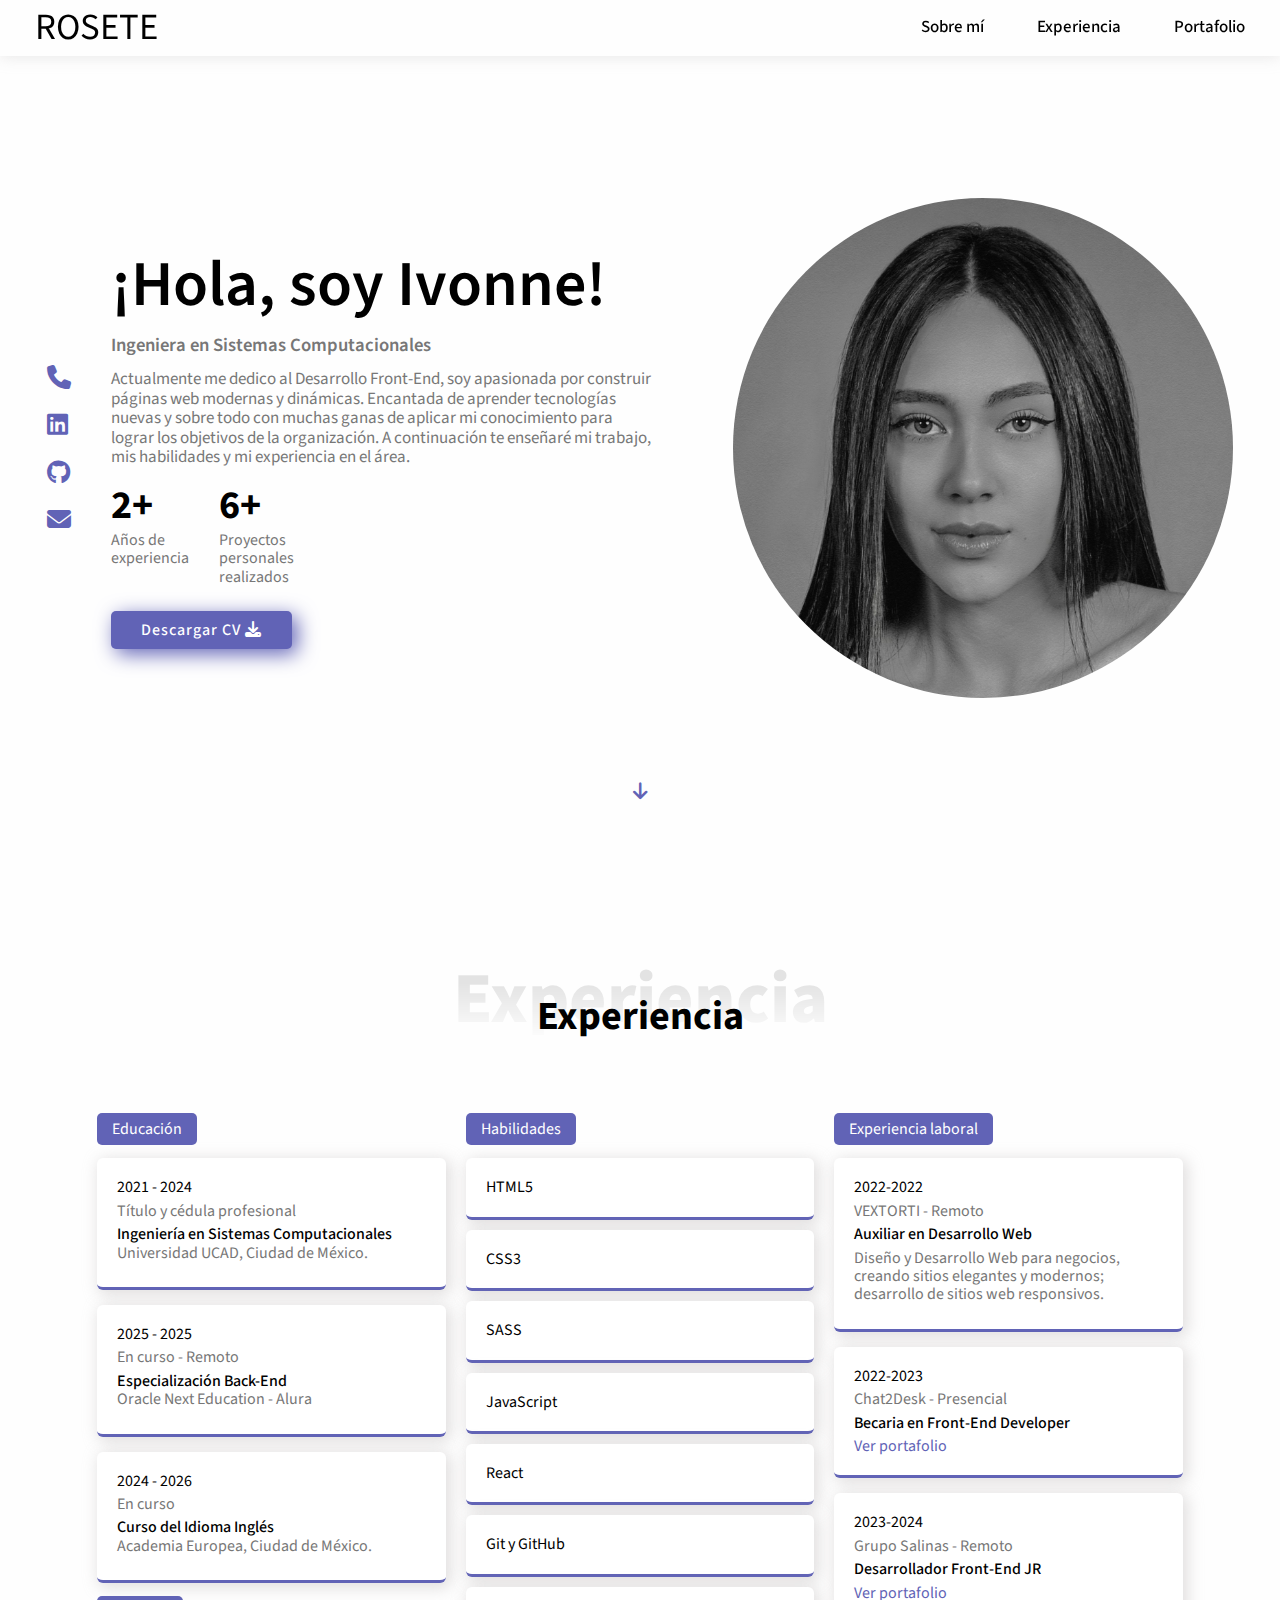
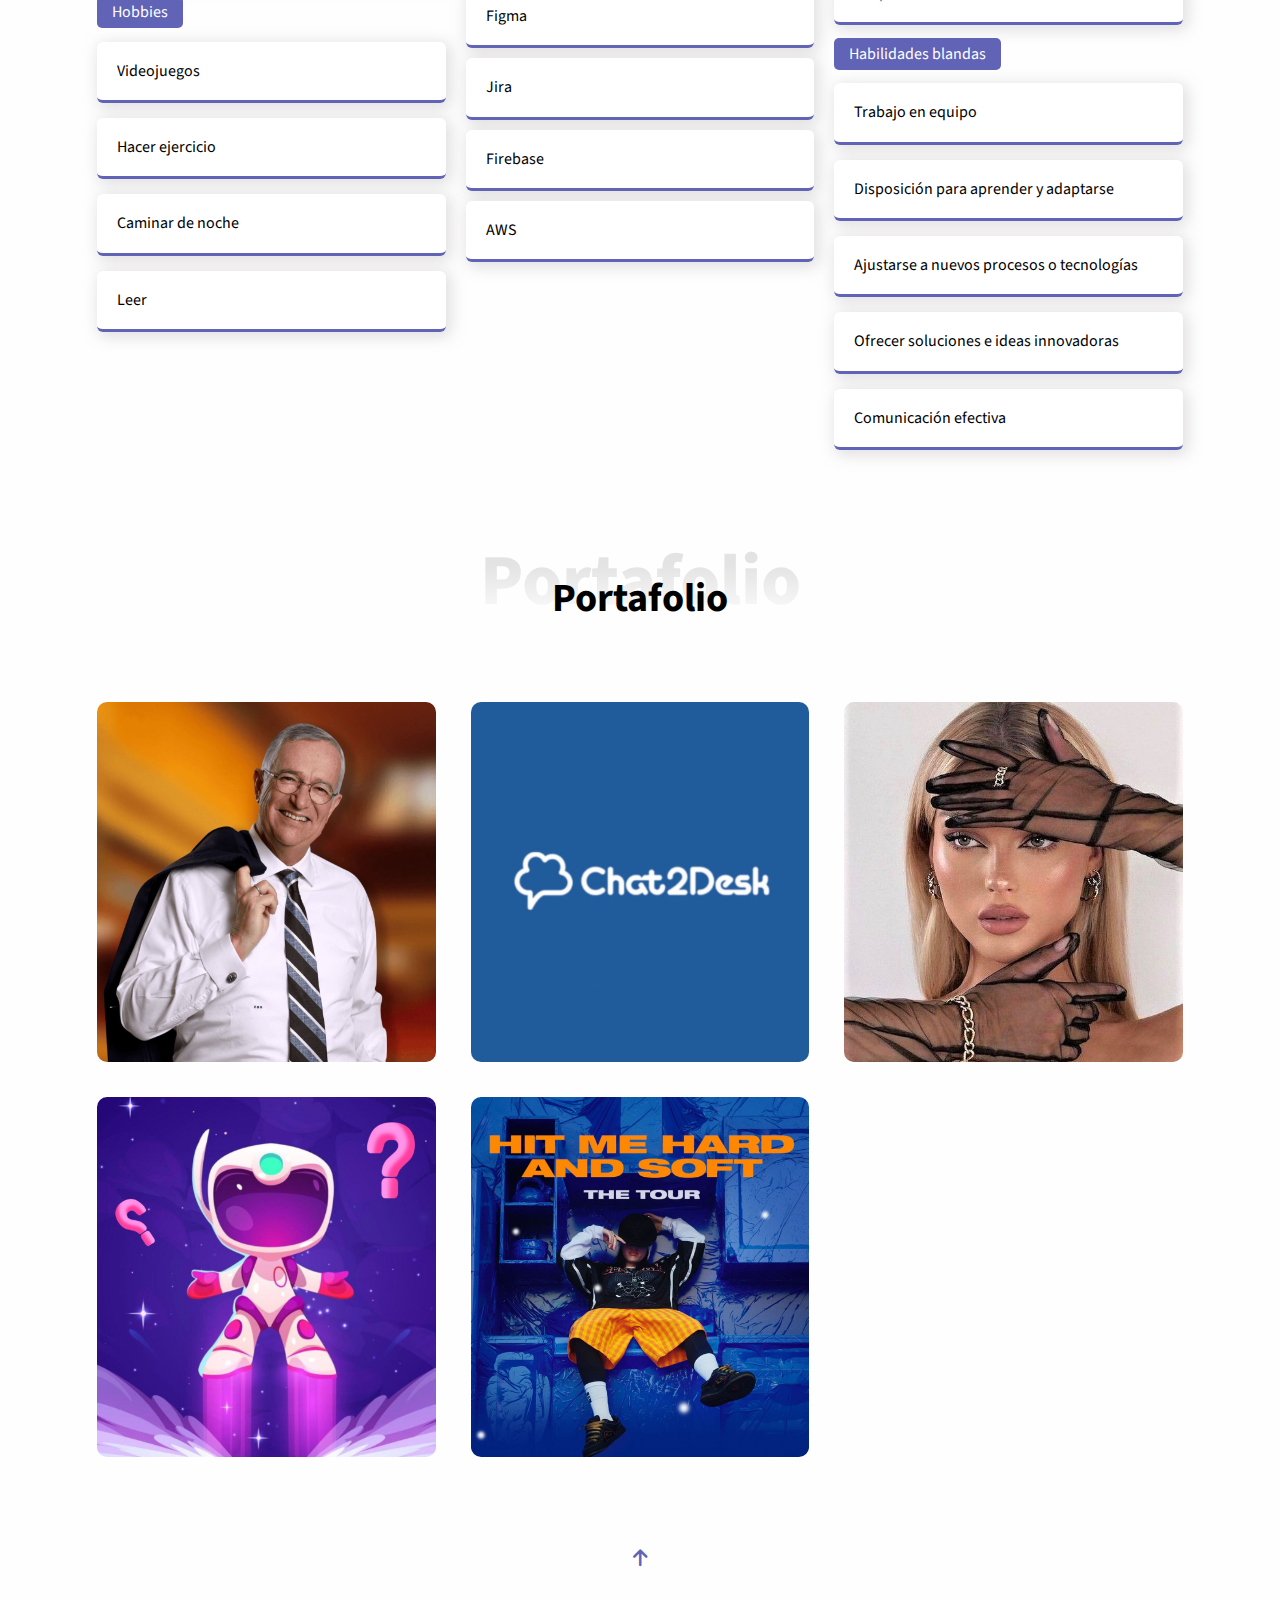
==== public/index.html @ ee1a441e "Nuevos cambios" ====
<!DOCTYPE html>
<html lang="en">
<head>
    <meta charset="UTF-8">
    <meta http-equiv="X-UA-Compatible" content="IE=edge">
    <meta name="viewport" content="width=device-width, initial-scale=1.0">
    <title>Portafolio Rosete</title>
    <link href="style.css" type="text/css" rel="stylesheet">
    <link href="normalize.css" rel="stylesheet">
    <link rel="stylesheet" href="https://cdnjs.cloudflare.com/ajax/libs/font-awesome/6.1.1/css/all.min.css">
</head>
<body>
    <!-- = Header = -->
    <header class="sticky">
        <div class="nav-bar">
            <a href="#sobre" class="logo">ROSETE</a>
            <div class="navigation">
                <div class="nav-items">
                    <a href="#sobre">Sobre mí</a>
                    <a href="#experiencia">Experiencia</a>
                    <a href="#portfolio">Portafolio</a>
                </div>
            </div>
        </div>
    </header>

    <!-- = Bienvenido = -->
    <section class="home flex-center" id="sobre">
        <div class="home-container">
            <div class="media-icons">
                <a href=""><i class="fas fa-phone"></i></a>
                <a href="https://www.linkedin.com/in/ivonnerosetea/"><i class="fab fa-linkedin"></i></a>
                <a href="https://github.com/ivonnerosetea"><i class="fab fa-github"></i></a>
                <a href="mailto:irosetealcan@gmail.com?subject=Asunto%20del%20Correo&body=Este%20es%20el%20cuerpo%20del%20mensaje"><i class="fas fa-envelope"></i></a>
            </div>
            <div class="info">
            <h2>¡Hola, soy Ivonne!</h2>
            <h3>Ingeniera en Sistemas Computacionales</h3>
            <p>Actualmente me dedico al Desarrollo Front-End, soy apasionada por construir páginas web modernas y dinámicas. Encantada de aprender tecnologías nuevas y sobre todo con muchas ganas de aplicar mi conocimiento para lograr los objetivos de la organización. A continuación te enseñaré mi trabajo, mis habilidades y mi experiencia en el área.</p>
            <ul class="profesional-list">
              <li class="list-item">
                  <h3>2+</h3>
                  <span>Años de<br>experiencia</span>
              </li>
              <li class="list-item">
                  <h3>6+</h3>
                  <span>Proyectos<br>personales<br>realizados</span>
              </li>
          </ul>
            <a href="CvIvonneR.pdf" download="CvIvonneR.pdf" class="btn">Descargar CV <i class="fas fa-download"></i></a>
          </div>
           <div class="about-img">
                <img src="img/sobremi.jpeg" alt="">
           </div>
        </div>
        <a href="#experiencia" class="scroll-down"><i class="fas fa-arrow-down"></i></a>
    </section>


    <!-- = Experiencia = -->
    <section class="skills section" id="experiencia">
     <div class="container flex-center">
        <h1 class="section-title-01">Experiencia</h1>
        <h2 class="section-title-02">Experiencia</h2>
        <!-- <div class="content">
        <div class="skills-description"> -->
    </div>
    <!-- Educación -->
    <div class="skills-info education-all">
        <div class="education">
          <h4><label>Educación</label></h4>
            <ul class="edu-list">
              <li class="item">
                <span class="year">2021 - 2024</span>
                <p>Título y cédula profesional</p>
                <p><span>Ingeniería en Sistemas Computacionales</span> Universidad UCAD, Ciudad de México.</p>
              </li>
              <li class="item">
                <span class="year">2025 - 2025</span>
                <p>En curso - Remoto</p>
                <p><span>Especialización Back-End</span><br> Oracle Next Education - Alura</p>
              </li>
                <li class="item">
                <span class="year">2024 - 2026</span>
                <p>En curso</p>
                <p><span>Curso del Idioma Inglés</span><br>Academia Europea, Ciudad de México.</p>
              </li>
            </ul>
            <div class="blandas">
              <h4><label>Hobbies</label></h4>
              <ul class="edu-list">
                <li class="item">Videojuegos</li>
              </ul>
              <ul class="edu-list">
                <li class="item">Hacer ejercicio</li>
              </ul>
              <ul class="edu-list">
                <li class="item">Caminar de noche</li>
              </ul>
              <ul class="edu-list">
                <li class="item">Leer</li>
              </ul>
            </div>
        </div>
        
        <!-- Habilidades -->
        <div class="education">
          <h4><label>Habilidades</label></h4>
            <lu class="bars">
              <li class="bar">
                  <div class="info">
                    <span>HTML5</span>
                    <!-- <span>100%</span> -->
                  </div>
                <div class="line html"></div>
              </li>
              <li class="bar">
                  <div class="info">
                    <span>CSS3</span>
                    <!-- <span>100%</span> -->
                  </div>
                <div class="line css"></div>
              </li>
              <li class="bar">
                <div class="info">
                  <span>SASS</span>
                  <!-- <span>100%</span> -->
                </div>
              <div class="line sass"></div>
            </li>
              <li class="bar">
                  <div class="info">
                    <span>JavaScript</span>
                    <!-- <span>100%</span> -->
                  </div>
                <div class="line javascript"></div>
              </li>
              <li class="bar">
                  <div class="info">
                    <span>React</span>
                    <!-- <span>100%</span> -->
                  </div>
                <div class="line react"></div>
              </li>
              <li class="bar">
                  <div class="info">
                    <span>Git y GitHub</span>
                    <!-- <span>100%</span> -->
                  </div>
                <div class="line git"></div>
              </li>
              <li class="bar">
                <div class="info">
                  <span>Figma</span>
                  <!-- <span>100%</span> -->
                </div>
              <div class="line aws"></div>
            </li>
            <li class="bar">
              <div class="info">
                <span>Jira</span>
                <!-- <span>100%</span> -->
              </div>
            <div class="line jira"></div>
          </li>
          <li class="bar">
            <div class="info">
              <span>Firebase</span>
              <!-- <span>100%</span> -->
            </div>
          <div class="line jira"></div>
        </li>
        <li class="bar">
          <div class="info">
            <span>AWS</span>
            <!-- <span>100%</span> -->
          </div>
        <div class="line aws"></div>
      </li>
           </lu>
        </div>

      <!-- Experiencia laboral -->
      <div class="skills-info education-all">
        <div class="education">
          <h4><label>Experiencia laboral</label></h4>
          <ul class="edu-list">
            <li class="item">             
              <span class="year">2022-2022</span>
              <p>VEXTORTI - Remoto</p>   
              <p><span>Auxiliar en Desarrollo Web</span></p>                  
              <p>Diseño y Desarrollo Web para negocios, creando sitios elegantes y modernos; desarrollo de sitios web responsivos.</p>
            </li>
          </ul>
            <ul class="edu-list">
              <li class="item">
                <span class="year">2022-2023</span>
                <p>Chat2Desk - Presencial</p>
                <p><span>Becaria en Front-End Developer</span></p>  
                <a style="color: #6163b6;" href="#portfolio">Ver portafolio</a>            
              </li>
            </ul>
            <ul class="edu-list">
              <li class="item">
                <span class="year">2023-2024</span>
                <p>Grupo Salinas - Remoto</p>
                <p><span>Desarrollador Front-End JR</span></p>  
                <a style="color: #6163b6;" href="#portfolio">Ver portafolio</a>            
              </li>
            </ul>
            <!--  -->
            <div class="blandas">
            <h4><label>Habilidades blandas</label></h4>
            <ul class="edu-list">
              <li class="item">Trabajo en equipo</li>
            </ul>
            <ul class="edu-list">
              <li class="item">Disposición para aprender y adaptarse</li>
            </ul>
            <ul class="edu-list">
              <li class="item">Ajustarse a nuevos procesos o tecnologías</li>
            </ul>
            <ul class="edu-list">
              <li class="item">Ofrecer soluciones e ideas innovadoras</li>
            </ul>
            <ul class="edu-list">
              <li class="item">Comunicación efectiva</li>
            </ul>
            </div>
          </div>
        </div>
    </div>
  </div>
</section>

<!-- = Portafolio = -->
  <section class="portfolio section" id="portfolio">
    <div class="container flex-center">
      <h1 class="section-title-01">Portafolio</h1>
      <h2 class="section-title-02">Portafolio</h2>
        <div class="content">
        <div class="portfolio-list">
        <div class="img-card-container">
        <div class="img-card">
        <div class="overlay"></div>
        <div class="info">
          <h3>Grupo Salinas</h3>
          <span>Blog de Ricardo Salinas</span>
        </div>
          <img src="img/richy.jpeg" alt="">
        </div>
        <div class="porfolio-model flex-center">
        <div class="portfolio-model-body">
          <i class="fas fa-times portfolio-close-btn"></i>
          <h3>Proyectos en los que colaboré en Grupo Salinas</h3>
          <img src="img/blog.jpeg" alt="">
          <p>Diseñé y desarrollé interfaces interactivas que mejoraron la experiencia del usuario utilizando React, entre otras tecnologías; colaboré en diferentes proyectos de equipo, aportando ideas innovadoras y soluciones a desafíos técnicos; me adapté rápidamente a nuevas tecnologías.</p>
          <div class="botones-modal">
            <div class="tooltip-container">
              <button class="btn-visitar"><a href="https://www.ricardosalinas.com/"><i style="color: aliceblue;" class="fas fa-arrow-right"></i></a></button>
              <span class="tooltip-text">Visitar página web</span>
            </div>
          </div>
        </div>
      </div>
    </div>
  <div class="img-card-container">
      <div class="img-card">
        <div class="overlay"></div>
          <div class="info">
            <h3>Chat2Desk</h3>
            <span>OnCloud Chatbots</span>
          </div>
            <img src="img/c2d.jpeg" alt="">
          </div>
          <div class="porfolio-model flex-center">
          <div class="portfolio-model-body">
            <i class="fas fa-times portfolio-close-btn"></i>
            <h3>Chat2Desk</h3>
            <img src="img/c2d2.jpeg" alt="">
            <p>Colaboración en desarrollo de Landing Page, desarrollo con React y tecnologías web; redacción de documentación para funcionalidades nuevas del sistema interno de la organización; configuración de Chatbots para clientes finales y soporte técnico.</p>
            <div class="botones-modal">
              <div class="tooltip-container">
                <button class="btn-visitar"><a href="https://chat2desk.mx/"><i style="color: aliceblue;" class="fas fa-arrow-right"></i></a></button>
                <span class="tooltip-text">Visitar página web</span>
              </div>
            </div>
          </div>
        </div>
      </div>
  <div class="img-card-container">
      <div class="img-card">
        <div class="overlay"></div>
          <div class="info">
            <h3>ROSETE</h3>
            <span>Moda a tu estilo</span>
          </div>
            <img src="img/moda.jpeg" alt="">
          </div>
          <div class="porfolio-model flex-center">
          <div class="portfolio-model-body">
            <i class="fas fa-times portfolio-close-btn"></i>
            <h3>Moda a tu estilo</h3>
            <img src="img/rosetemx.jpeg" alt="">
            <p>Esta página ha sido desarrollada con el propósito de demostrar mis conocimientos en las tecnologías HTML, CSS y JavaScript, incorporando diseños originales creados por mí misma, con el objetivo de destacar mis habilidades creativas.</p>
            <div class="botones-modal">              
              <!-- <div class="tooltip-container">
              <button class="btn-visitar"><a href=""><i style="color: aliceblue;" class="fas fa-arrow-right"></i></a></button>
              <span class="tooltip-text">Visitar página web</span>
              </div>               -->
              <div class="tooltip-container">
              <button class="btn-github"><a href="https://github.com/ivonnerosetea/Tienda-Rosete"><i style="color: aliceblue;" class="fab fa-github"></i></a></button>
              <span class="tooltip-text">Visitar GitHub</span>
              </div>            
            </div>
          </div>
        </div>
      </div>
  <div class="img-card-container">
      <div class="img-card">
        <div class="overlay"></div>
          <div class="info">
            <h3>Lógica en JavaScript</h3>
            <span>Mini juego de adivinanza</span>
          </div>
            <img src="img/juego.jpeg" alt="">
          </div>
          <div class="porfolio-model flex-center">
          <div class="portfolio-model-body">
            <i class="fas fa-times portfolio-close-btn"></i>
            <h3>Lógica de programación</h3>
            <img src="img/logica.jpeg" alt="">
            <p>Este pequeño juego lo diseñé para practicar mi Lógica de Programación con JavaScript, con el tiempo le hago mejoras y agrego nuevos desafíos, con el objetivo de aplicarla en otros lenguajes de programación en el futuro.</p>
            <div class="botones-modal">              
              <div class="tooltip-container">
              <button class="btn-visitar"><a href="#"><i style="color: aliceblue;" class="fas fa-arrow-right"></i></a></button>
              <span class="tooltip-text">Visitar página web</span>
              </div>              
              <div class="tooltip-container">
              <button class="btn-github"><a href="#"><i style="color: aliceblue;" class="fab fa-github"></i></a></button>
              <span class="tooltip-text">Visitar GitHub</span>
              </div>            
            </div>
          </div>
        </div>
      </div>
  <!-- <div class="img-card-container">
      <div class="img-card">
        <div class="overlay"></div>
          <div class="info">
            <h3>DOGYCAT</h3>
            <span>La salud de tus peludos es primero</span>
          </div>
            <img src="img/cats.jpeg" alt="">
          </div>
          <div class="porfolio-model flex-center">
          <div class="portfolio-model-body">
            <i class="fas fa-times portfolio-close-btn"></i>
            <h3>DOGYCAT</h3>
            <img src="img/masc.jpeg" alt="">
            <p>Esta página la diseñe especialmente para un familiar.</p>
            <div class="botones-modal">              
              <div class="tooltip-container">
              <button class="btn-visitar"><a href="#"><i style="color: aliceblue;" class="fas fa-arrow-right"></i></a></button>
              <span class="tooltip-text">Visitar página web</span>
              </div>              
              <div class="tooltip-container">
              <button class="btn-github"><a href="#"><i style="color: aliceblue;" class="fab fa-github"></i></a></button>
              <span class="tooltip-text">Visitar GitHub</span>
              </div>            
            </div>
          </div>
        </div>
      </div> -->
  <div class="img-card-container">
      <div class="img-card">
        <div class="overlay"></div>
          <div class="info">
            <h3>Billie Eilish</h3>
            <span>Tour & News</span>
          </div>
            <img src="img/billie.jpeg" alt="">
          </div>
          <div class="porfolio-model flex-center">
          <div class="portfolio-model-body">
            <i class="fas fa-times portfolio-close-btn"></i>
            <h3>Tour Billie Eilish</h3>
            <img src="img/tour.jpeg" alt="">
            <p>Desarrollo de un proyecto práctico con el objetivo de evidenciar mis habilidades y experiencia en la implementación y optimización de hojas de estilo utilizando SASS, con énfasis en la modularidad, la reutilización de código.</p>
            <div class="botones-modal">              
              <div class="tooltip-container">
              <button class="btn-visitar"><a href="https://billie-eilish-tour.web.app/"><i style="color: aliceblue;" class="fas fa-arrow-right"></i></a></button>
              <span class="tooltip-text">Visitar página web</span>
              </div>              
              <div class="tooltip-container">
              <button class="btn-github"><a href="https://github.com/ivonnerosetea/Bil-Eilish"><i style="color: aliceblue;" class="fab fa-github"></i></a></button>
              <span class="tooltip-text">Visitar GitHub</span>
              </div>            
            </div>
          </div>
         </div>
        </div>
       </div>
      </div>
     </div>
  </section>

  <!-- ==Footer== -->
  <footer>
    <a href="#sobre" class="scroll-down"><i class="fas fa-arrow-up"></i></a>
  </footer>

  <!-- ==External scripts== -->
  <script src="js/main.js"></script>
  </body>
</html>
---- public/style.css ----
@import url('https://fonts.googleapis.com/css2?family=Source+Sans+Pro:wght@300;400&display=swap');

/* Paleta de colores */
:root {
    --first-color: #000;
    --second-color: #6163b6;
    --third-color: #777; 
    --hover-color: #614fd0;
    --body-bg-color: #fefefe;
    --card-bg-color: #fff;
    --modal-bg-color: #fff;
    --bg-transparent-color: rgb(0,0,0,0.1);
    --transparent-color-01: rgb(0,0,0,0.1);
    --transparent-color-02: rgb(106,89,209.01);
    --line-color: #d7d7d7;
    --boton-visit: #333232e3;
    --tools-modal: #585858;
    --color-filter: invert(1);
    --box-shadow: 3px 3px 20px rgb(0 0 0 / 10%)
    --small-font-size: 0.9em;
    --normal-font-size: 1rem;
    --scroll-bar-color: #c5cadf;
    --scroll-thumb-color: #70768a;
    --scroll-thumb-hover-color: #454f6b;
}

/* = Selectores = */
* {
    margin: 0;
    padding: 0;
    box-sizing: border-box;
    font-family:  'Source Sans Pro', sans-serif;
}

html {
    scroll-behavior: smooth;
}

body {
    color: var(--first-color);
    background: var(--body-bg-color);
    margin: 2rem 0 0 0;
    transition: .5s ease;
}

a {
text-decoration: none;
}

li {
    list-style: none;
}

/* = Scroll bar = */
::-webkit-scrollbar {
    width: 10px;
    background: var(--scroll-bar-color);
}

::-webkit-scrollbar-thumb {
    background: var(--scroll-bar-color);
    border-radius: 2em;
}

::-webkit-scrollbar-thumb:hover {
    background: var(--scroll-thumb-hover-color);
}

/* = Header = */
/* Rosete */
header {
    z-index: 99999;
    width: 100%;
    position: fixed;
    top: 0;
    left: 0;
    backdrop-filter: blur(20px);
    transition: all 1s;
}

header.sticky {
    background: rgba(255, 255, 255, 0);
    box-shadow: 0px 0px 15px 0px rgba(190, 187, 187, 0.382);
}

.nav-bar {
    position: relative;
    height: calc(4rem + 1rem);
    max-width: 1250px;
    display: flex;
    justify-content: space-between;
    align-items: center;
    margin-left: auto;
    margin-right: auto;
    padding: 0 20px;
    transition: all 1s;
}

header.sticky .nav-bar {
    height: calc(2.5rem + 1rem);
}

.nav-bar .logo {
    color: var(--first-color);
    font-size: 2.3em;
    font-weight: 400;
}

.nav-items a {
    color: var(--first-color);
    font-size: 17px;
    font-weight: 500;
}

.nav-items a:not(:last-child) {
    margin-right: 50px;
}

.nav-items a:hover {
    color: var(--second-color);
}

/* Bienvenido */
.home {
    position: relative;
    max-width: 1250px;
    min-height: 100vh;
    margin-left: auto;
    margin-right: auto;
    padding: 4rem 2rem;
    flex-direction: column;
}

.home .home-container {
    display: flex;
    justify-content: space-between;
    align-items: center;
    width: 100%;
    margin-top: 100px;
}

.home-container .media-icons {
    display: flex;
    flex-direction: column;
    margin-right: 40px;
}

.home-container .media-icons a {
    color: var(--second-color);
    font-size: 1.5em;
    margin: 10px 0;
}

.home-container .media-icons a:hover {
    color: var(--hover-color);
}

.home-container .info h2 {
    font-size: 4rem;
    font-weight: 600;
    line-height: 70px;
}

.home-container .info h3 {
    color: var(--third-color);
    font-feature-settings: 1.3em;
    font-weight: 600;
    line-height: 50px;
}

.home-container .info p {
    color: var(--third-color);
    font-size: 17px;
    max-width: 110rem;
    margin-right: 80px;
}

/* Años de experiencia */
.home-container .profesional-list {
    display: flex;
    column-gap: 30px;
    margin-top: 13px;
}

.home-container .profesional-list .list-item h3 {
    font-size: 2.5em;
    font-weight: 700;
    color: var(--first-color);
}

.home-container .profesional-list .list-item span {
    color: var(--third-color);
    font-size: var(--small-font-size);
}

/* Botón curriculúm */
.btn {
    background: var(--second-color);
    color: #fff;
    font-size: var(--normal-font-size);
    font-weight: 500;
    display: inline-block;
    margin-top: 25px;
    padding: 10px 30px;
    letter-spacing: 1px;
    border-radius: 5px;
    box-shadow: 5px 5px 20px 0px var(--second-color);
}

.btn:hover {
    background: var(--first-color);
    box-shadow: 5px 5px 20px 0px var(--first-color);
    transition: background .5s, box-shadow .5s;
}

/* Mi foto */
.home-container .about-img {
    position: relative;
}

.home-container .about-img img {
    max-width: 50%;
    min-width: 500px; 
    border-radius: 100%;
    height: -90%;
}

/* Scroll sobre mí */
.home .scroll-down {
    color: var(--first-color);
    font-size: var(--normal-font-size);
    font-weight: 500;
    margin-top: 80px;
}

.home .scroll-down i {
    color: var(--second-color);
    font-size: 1.2em;
    animation: arrow-down ease 2s infinite;
}

@keyframes arrow-down { 
    0% {
        transform: translateY(0);
    }
    30% {
        transform: translateY(10px);
    }
}

 .flex-center {
    display: flex;
    justify-content: center;
    align-items: center;
} 

/* Letras se sección */
.section {
    position: relative;
    width: 1150px;
    margin-left: auto;
    margin-right: auto;
    padding: 6rem 2rem 2rem;
}

.sub-section {
    position: relative;
    width: 1150px;
    margin-left: auto;
    margin-right: auto;
    padding: 6rem 0;
}

.section-title-01 {
    font-size: 4.5em;
    font-weight: 800;
    margin-bottom: 2rem;
    background: linear-gradient(to top, transparent 0%, var(--first-color) 70%);
    -webkit-background-clip: text;
    -webkit-text-fill-color: transparent;
    opacity: .1;
}

.section-title-02 {
    font-size: 2.5em;
    font-weight: 700;
    transform: translateY(-80px);
}

.container {
    position: relative;
    flex-direction: column;
    margin-top: -85px;
}

/* Experiencia laboral */
.skills-info {
    max-width: 100%;
    display: grid;
    grid-template-columns: repeat(auto-fill, minmax(300px, 1fr));
    gap: 20px;
    margin: 0 auto;
}

.skills-info h4 {
    margin-bottom: 20px;
}

.skills-info p {
    margin-bottom: 5px;
    margin-top: 5px;
}

.skills-info h4 label {
    background: var(--second-color);
    color: #fff;
    font-size: var(--normal-font-size);
    font-weight: 400;
    padding: 5px 15px;
    border-radius: 5px;
}

/* Educación */
.blandas {
    margin-top: 20px;
}

.edu-list .item {
    background: var(--card-bg-color);
    box-shadow: 3px 3px 15px 2px rgba(185, 181, 181, 0.42);
    border-bottom: 3px solid var(--second-color);
    padding: 20px;
    margin-top: 15px;
    border-radius: 6px;
    transition: .3s ease;
}

.edu-list .item .year {
    font-size: var(--small-font-size);
    margin-bottom: 5px;
}

.edu-list .item p {
    color: var(--third-color);
    font-size: var(--small-font-size);
}

.edu-list .item p span {
    color: var(--first-color);
    font-size: var(--normal-font-size);
    font-weight: 500;
}

/* Habilidades */
.bar {
    background: var(--card-bg-color);
    box-shadow: 3px 3px 15px 2px rgba(185, 181, 181, 0.42);
    margin-bottom: 10px;
    padding: 20px;
    border-radius: 6px;
    transition: .3s ease;
    border-bottom: 3px solid var(--second-color);
}

.bar .info {
    display: flex;
    justify-content: space-between;
    align-items: center;
    font-size: var(--small-font-size);
}

.bar .html:before {
    width: 100%;
}

.bar .css:before {
    width: 100%;
}

.bar .sass:before {
    width: 100%;
}

.bar .javascript:before {
    width: 100%;
}

.bar .react:before {
    width: 100%;
}

.bar .sql:before {
    width: 100%;
}

.bar .aws:before {
    width: 100%;
}

/* = Portfolio = */
.portfolio .container .content {
    width: 100%;
}

.portfolio-list {
    display: grid;
    grid-template-columns: repeat(auto-fill, minmax(300px, 1fr));
    max-width: 100%;
    gap: 35px;
    margin: 0 auto;
}

.portfolio-list .img-card {
    position: relative;
    max-width: 100%;
    height: 360px;
    border-radius: 10px;
    box-shadow: var(--box-shadow);
    overflow: hidden;
    cursor: pointer;
}

.portfolio-list .img-card .overlay {
    transition: 1s ease;
}

.portfolio-list .img-card:hover .overlay {
    z-index: 777;
    position: absolute;
    width: 100%;
    height: 100%;
    background: #00000060;
}

.portfolio-list .img-card .info {
    z-index: 777;
    position: absolute;
    bottom: 0;
    left: 0;
    margin: 20px;
    color: #fff;
    transform: translateY(20px);
    opacity: 0;
    transition: 1s ease;
}

.portfolio-list .img-card:hover .info {
    transform: translateY(0);
    opacity: 1;
}

.portfolio-list .img-card .info h3 {
    font-size: 1.5em;
}

.portfolio-list .img-card .info span {
    font-size: 1.2em;
}

.portfolio-list .img-card img {
    width: 100%;
    height: 100%;
    object-fit: cover;
}

.porfolio-model {
    z-index: 999999;
    position: fixed;
    width: 100%;
    height: 100vh;
    top: 0;
    left: 0;
    background: var(--transparent-color-01);
    backdrop-filter: blur(20px);
    visibility: hidden;
    opacity: 0;
    transition: .3s ease;
}

.porfolio-model.active {
    visibility: visible;
    opacity: 1;
}

/* Contenido del modal  */
.portfolio-model-body {
    position: relative;
    background: var(--modal-bg-color);
    max-width: 700px;
    margin: 20px;
    padding: 40px;
    border-radius: 10px;
    box-shadow: var(--box-shadow);
    transform: translateY(-50px);
    transition: .5s ease;
}

.porfolio-model.active .portfolio-model-body {
    transform: translateY(0);
}

.portfolio-close-btn {
    position: absolute;
    top: 0;
    right: 0;
    margin: 20px;
    cursor: pointer;
}

.portfolio-model-body h3 {
    font-size: 1.5em;
}

.portfolio-model-body img {
    width: 100%;
    margin: 20px 0;
    border-radius: 10px;
}

/* Tooltip modal */
.tooltip-container {
    position: relative; 
    display: inline-block; 
  }
  
  .tooltip-container .tooltip-text {
    visibility: hidden; 
    width: 200px; 
    background-color: var(--tools-modal); 
    color: var(--body-bg-color); 
    text-align: center;
    padding: 8px;
    border-radius: 50px;
    position: absolute; 
    top: 50%; 
    left: 105%; 
    transform: translateY(-50%); 
    opacity: 0; 
    z-index: -1; 
    transition: opacity 0.3s ease, z-index 0s ease 0.3s; 
  }
  
  .tooltip-container:hover .tooltip-text {
    visibility: visible; 
    opacity: 1; 
    z-index: 10; 
    transition: opacity 0.3s ease, z-index 0s ease 0s; 
  }
  
/* Botones modal  */
.botones-modal {
    margin-top: 15px;
}
  
.btn-visitar {
    background-color: var(--boton-visit);
    color: var(--body-bg-color);
    border: none;
    padding: 8px 10px;
    border-radius: 50px;
    cursor: pointer;
    font-size: 16px;
  }
  
  .btn-github {
    background-color: var(--boton-visit);
    border: none;
    padding: 8px 10px;
    border-radius: 50px;
    cursor: pointer;
    font-size: 16px;
  }
  

/* = Get-in-touch = */
/* .get-in-touch {
    margin-top: 70px;
}

.get-in-touch .container .content {
    width: 100%;
}

.get-in-touch .contact-card {
    position: relative;
    width: 90%;
    background: var(--card-bg-color);
    box-shadow: 3px 3px 20px 2px rgba(185, 181, 181, 0.335);
    padding: 50px;
    border-radius: 10px;
    column-gap: 50px;
}

.contact-card .title {
    text-transform: uppercase;
    line-height: 60px;
}

.contact-card .title h4 {
    font-size: 1.2em;
    font-weight: 300;
    line-height: 25px;
}

.contact-card .title h3 {
    font-size: 2.3em;
    font-weight: 400;
}

.contact-card .title h2 {
    font-size: 4.2em;
    font-weight: 700;
    background: linear-gradient(to top, transparent 0%, var(--first-color) 35%);
    -webkit-background-clip: text;
    -webkit-text-fill-color: transparent;
    opacity: .9;
} */

/* = Contáctame = */
/* .contact .container .content {
    display: flex;
    justify-content: space-between;
    width: 100%;
}

.contact-left h2 {
    font-size: 1.5em;
    font-weight: 800;
    margin-bottom: 40px;
}

.contact-list li {
    margin-bottom: 40px;
}

.contact-list li h3 {
    font-size: 1.3em;
    font-weight: 600;
    margin-bottom: 10px;
}

.contact-list li h3 i {
    color: var(--second-color); 
    font-size: 1.3em;
    margin-right: 10px;
}

.contact-list li span {
    color: var(--third-color);
    margin-left: 40px;
}

.contact-list li span a {
    color: var(--third-color); 
}

.contact-right p {
    color: var(--third-color); 
    font-size: 1.6em;
    margin-bottom: 30px;
}

.contact-right p span {
    color: var(--first-color); 
    font-weight: 700;
}

.contact-form input, .contact-form textarea {
    border: none;
    color: var(--first-color); 
    background: #dedddd72;
    font-size: var(--normal-font-size);
    margin-bottom: 20px;
    padding: 15px 40px 40px 20px;
    border-radius: 5px; 
}

.contact-form textarea {
    width: 100%;
    resize: none;
}

::placeholder {
    color: var(--first-color);
}

.contact-form .first-row input {
    width: 100%;
}

.contact-form .second-row {
    display: flex;
    justify-content: space-between;
}

.contact-form .second-row input {
    width: 48%;
}

.contact-form .btn {
    border: none;
    margin-top: 0;
    border-radius: 5px;
    cursor: pointer;
} */


/* = Scroll footer = */
footer .scroll-down {
    color: var(--first-color);
    font-size: var(--normal-font-size);
    font-weight: 500;
    margin: 60px;   
    display: flex;
    justify-content: center;
    align-items: center;
}

footer .scroll-down i {
    color: var(--second-color);
    font-size: 1.2em;
    animation: arrow-down ease 2s infinite;
}

@keyframes arrow-down { 
    0% {
        transform: translateY(0);
    }
    30% {
        transform: translateY(10px);
    }
}

/* = Media query max-width 1070px = */
 @media screen and (max-width: 1070px){

}
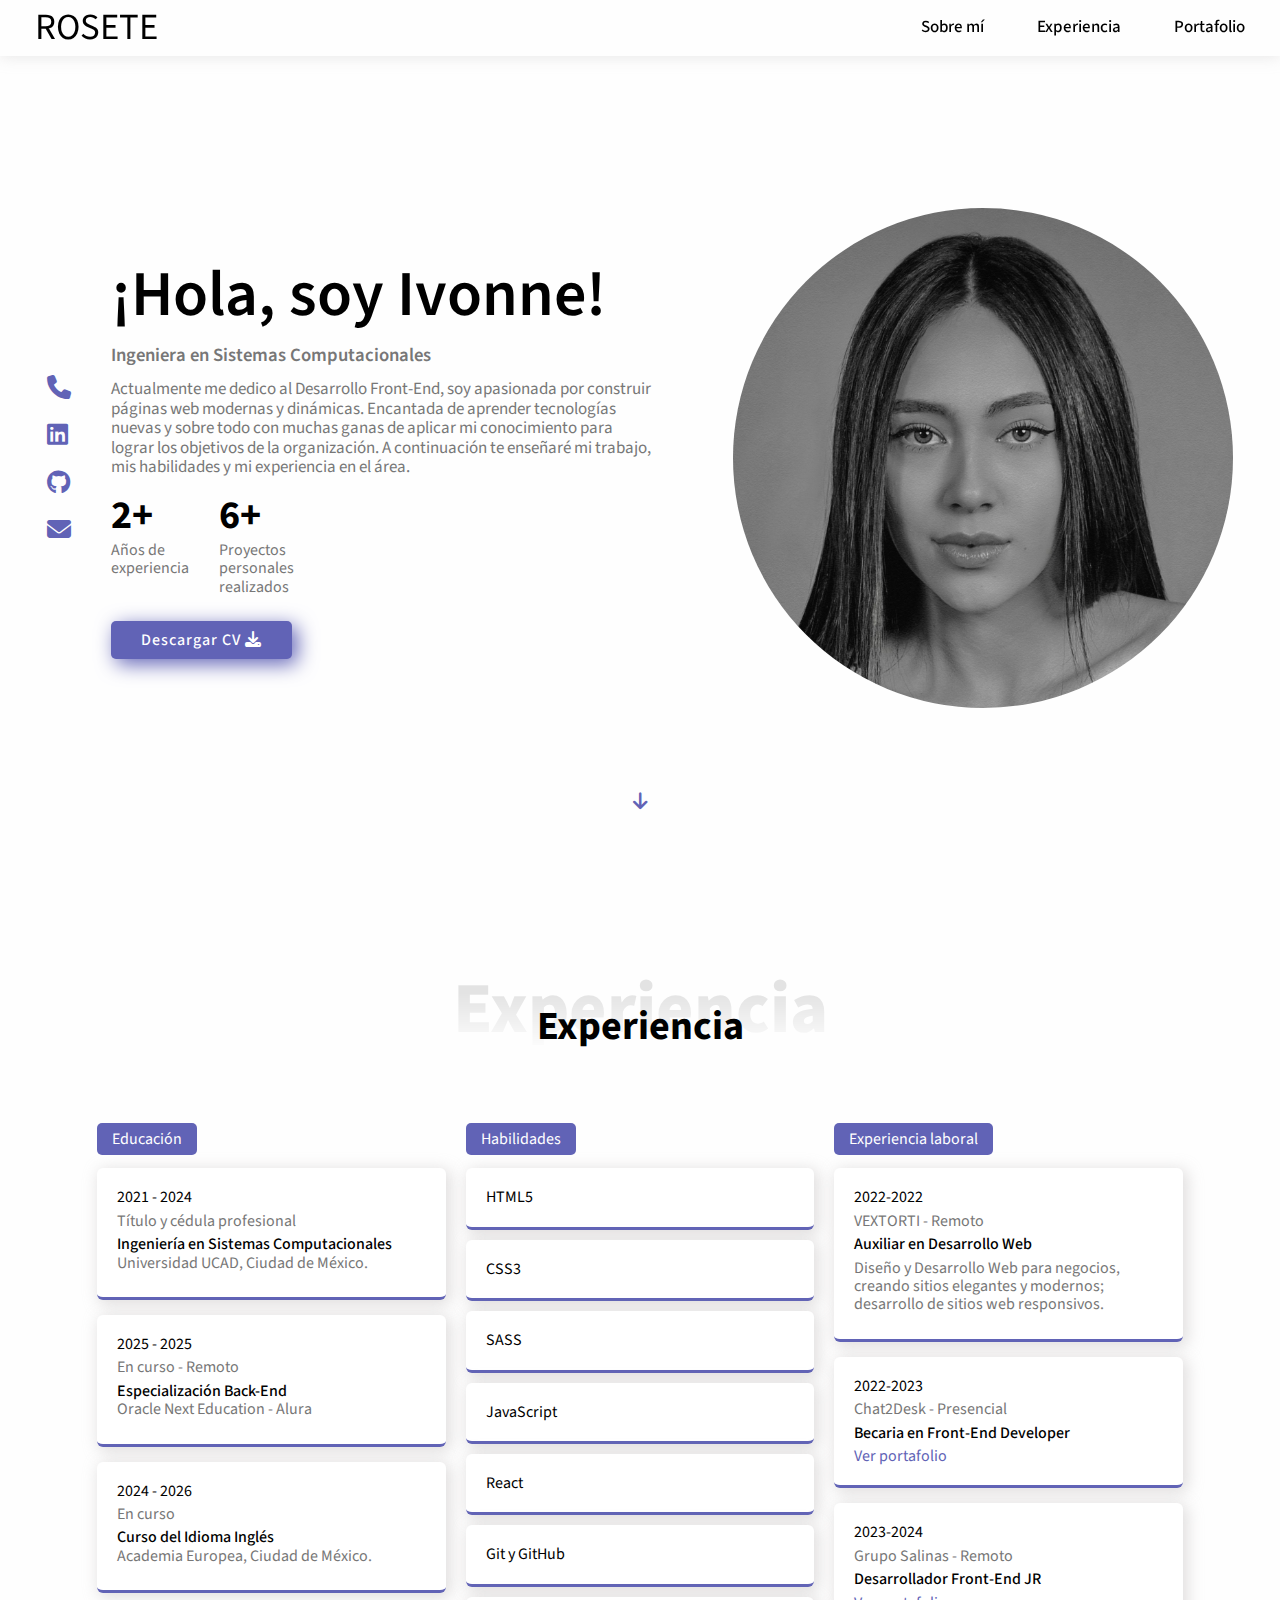
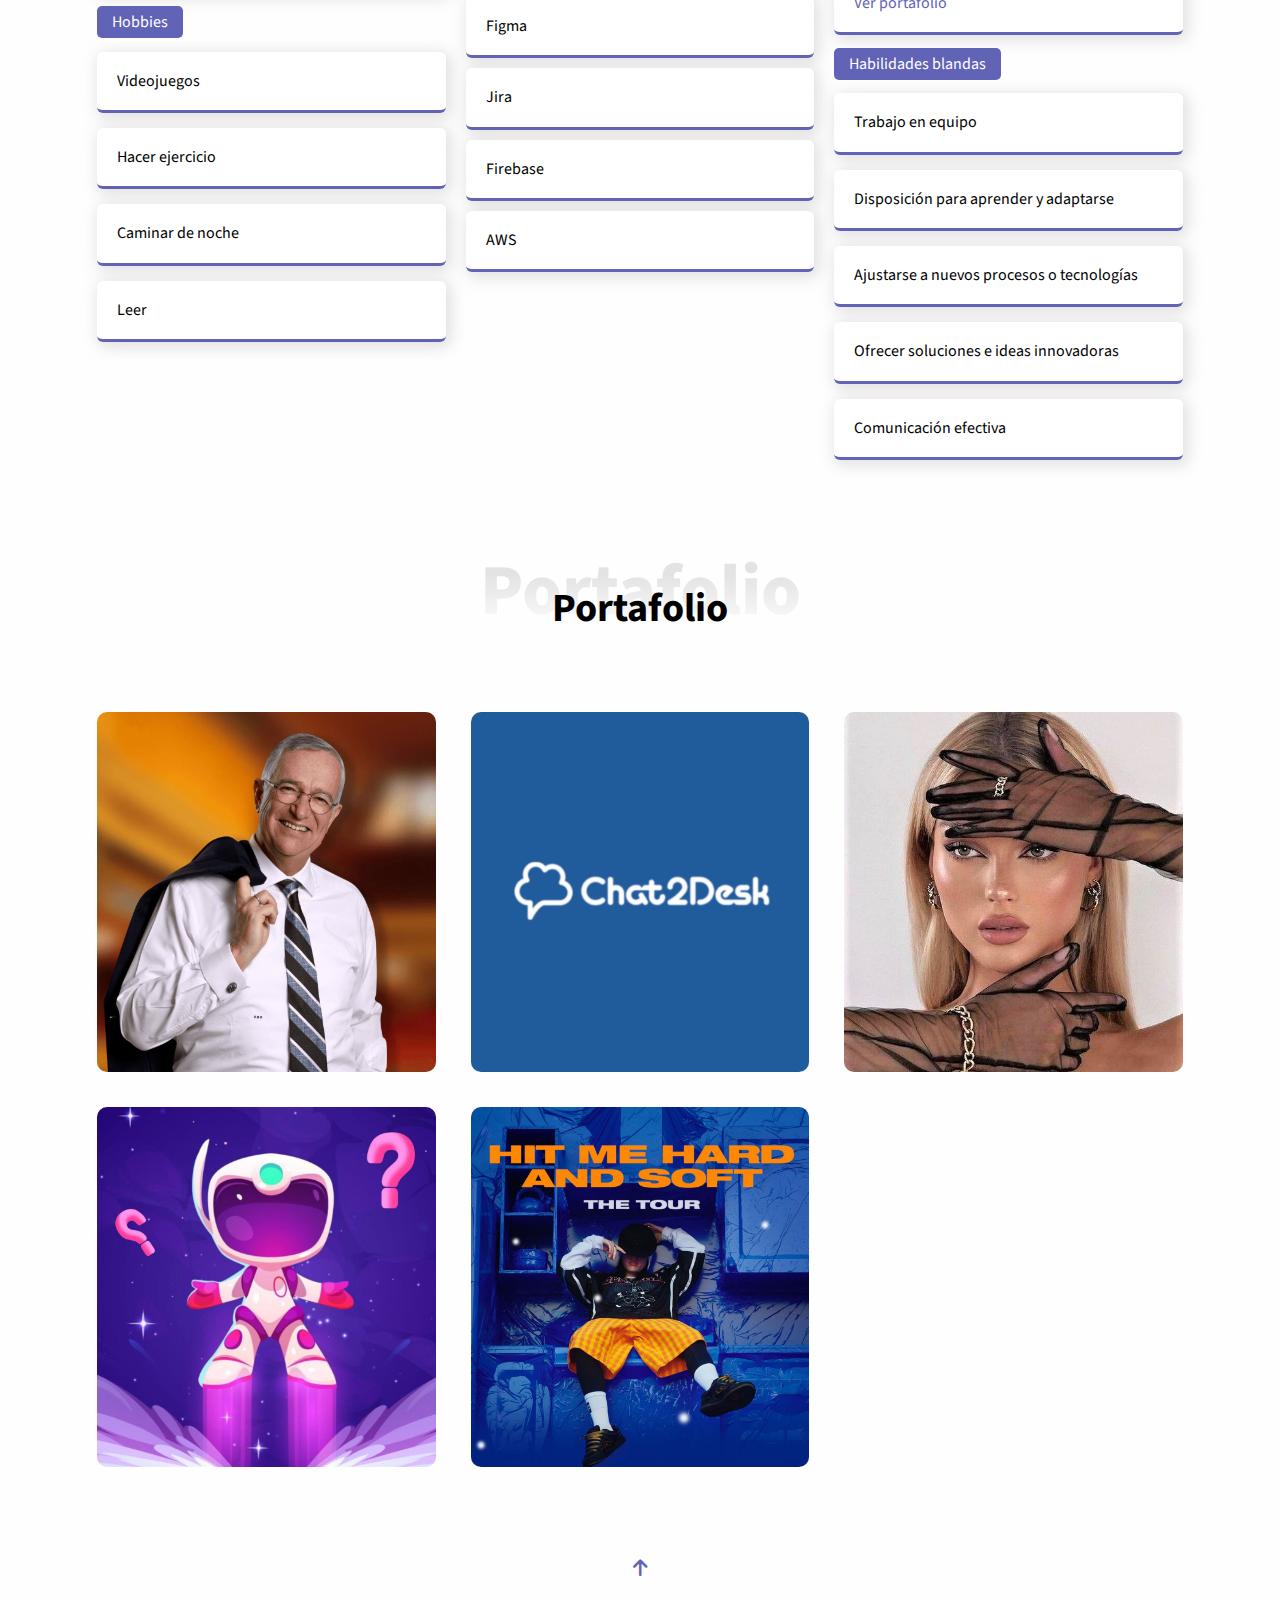
==== commit cf0478bd: "Cambios en responsividad" ====
--- a/public/index.html
+++ b/public/index.html
@@ -30,7 +30,7 @@
             <div class="media-icons">
                 <a href=""><i class="fas fa-phone"></i></a>
                 <a href="https://www.linkedin.com/in/ivonnerosetea/"><i class="fab fa-linkedin"></i></a>
-                <a href="https://github.com/ivonnerosetea"><i class="fab fa-github"></i></a>
+                <a href="https://github.com/ivonnerosetea/Porta-folio-Ivo"><i class="fab fa-github"></i></a>
                 <a href="mailto:irosetealcan@gmail.com?subject=Asunto%20del%20Correo&body=Este%20es%20el%20cuerpo%20del%20mensaje"><i class="fas fa-envelope"></i></a>
             </div>
             <div class="info">
@@ -67,7 +67,7 @@
     </div>
     <!-- Educación -->
     <div class="skills-info education-all">
-        <div class="education">
+        <div class="educacion">
           <h4><label>Educación</label></h4>
             <ul class="edu-list">
               <li class="item">
@@ -86,7 +86,9 @@
                 <p><span>Curso del Idioma Inglés</span><br>Academia Europea, Ciudad de México.</p>
               </li>
             </ul>
-            <div class="blandas">
+
+            <!-- Hobbies -->
+            <div class="hobbies">
               <h4><label>Hobbies</label></h4>
               <ul class="edu-list">
                 <li class="item">Videojuegos</li>
@@ -104,7 +106,7 @@
         </div>
         
         <!-- Habilidades -->
-        <div class="education">
+        <div class="habilidades">
           <h4><label>Habilidades</label></h4>
             <lu class="bars">
               <li class="bar">
@@ -181,8 +183,7 @@
         </div>
 
       <!-- Experiencia laboral -->
-      <div class="skills-info education-all">
-        <div class="education">
+        <div class="laboral">
           <h4><label>Experiencia laboral</label></h4>
           <ul class="edu-list">
             <li class="item">             
@@ -208,7 +209,7 @@
                 <a style="color: #6163b6;" href="#portfolio">Ver portafolio</a>            
               </li>
             </ul>
-            <!--  -->
+            <!-- Habilidades blandas -->
             <div class="blandas">
             <h4><label>Habilidades blandas</label></h4>
             <ul class="edu-list">
@@ -227,7 +228,6 @@
               <li class="item">Comunicación efectiva</li>
             </ul>
             </div>
-          </div>
         </div>
     </div>
   </div>
--- a/public/style.css
+++ b/public/style.css
@@ -120,6 +120,33 @@
     color: var(--second-color);
 }
 
+@media (max-width: 768px) {
+
+    .nav-bar {
+        flex-direction: column !important; 
+        align-items: center !important;
+        text-align: center !important;
+        height: auto !important;
+        padding: 10px 0 !important;
+    }
+
+    .nav-items {
+        display: flex !important;
+        flex-direction: column !important;
+        gap: 15px !important;
+        margin-top: 10px !important;
+    }
+
+    .nav-items a:not(:last-child) {
+        margin-right: 0;
+    }
+
+    .nav-bar .logo {
+        font-size: 1.8em;
+        margin-bottom: 10px;
+    }
+}
+
 /* Bienvenido */
 .home {
     position: relative;
@@ -248,13 +275,136 @@
     }
 }
 
- .flex-center {
+
+/* 🟠 Tablets (máximo 1024px) */
+@media (max-width: 1024px) {
+    .home .home-container {
+        flex-direction: column;
+        text-align: center;
+        gap: 30px;
+    }
+
+    .home-container .about-img {
+        order: -1; /* Mueve la imagen al inicio */
+    }
+
+    .home-container .info {
+        max-width: 100%;
+        text-align: center;
+    }
+
+    .home-container .about-img img {
+        width: 350px !important;  /* Tamaño fijo más pequeño */
+        height: auto !important;  /* Mantiene la proporción */
+        max-width: 100% !important;  /* Evita que sea más grande que su contenedor */
+        min-width: unset !important;  /* Elimina el min-width que la hacía grande */
+        object-fit: cover !important; /* Mantiene la calidad */
+        display: block;
+
+    }
+
+    /* Años de experiencia en una sola fila */
+    .home-container .profesional-list {
+        flex-direction: row !important;
+        justify-content: center;
+        gap: 30px;
+    }
+
+    /* Redes sociales antes del botón del CV */
+    .home-container .media-icons {
+        order: 1; /* Mueve las redes sociales antes del botón */
+        flex-direction: row !important;
+        justify-content: center;
+        gap: 15px;
+        margin-top: 10px;
+        margin: 0 auto !important;
+    }
+}
+
+/* 🔵 Móviles (máximo 768px) */
+@media (max-width: 768px) {
+    .home .home-container {
+        flex-direction: column;
+        align-items: center;
+        text-align: center;
+        gap: 20px;
+    }
+
+    /* Mover la foto al inicio */
+    .home-container .about-img {
+        order: -1;
+    }
+
+    .home-container .about-img img {
+        width: 280px !important;  /* Tamaño fijo más pequeño */
+        height: auto !important;  /* Mantiene la proporción */
+        max-width: 100% !important;  /* Evita que sea más grande que su contenedor */
+        min-width: unset !important;  /* Elimina el min-width que la hacía grande */
+        object-fit: cover !important; /* Mantiene la calidad */
+        display: block;
+        margin-top: 50px;
+    }
+
+    .home-container .info {
+        max-width: 100% !important; /* Evita que el texto sea demasiado ancho */
+        text-align: center !important;
+        margin: 0 auto !important;
+    }
+
+    .home-container .info p {
+        max-width: 100% !important; /* Reduce el ancho de los párrafos para mejor legibilidad */
+        text-align: center !important;
+        margin: 0 auto !important;
+        line-height: 1.5; /* Mejora la separación entre líneas */
+    }
+
+    .home-container .info h2 {
+        font-size: 2.3rem !important; /* Ajuste para que no se vea demasiado grande */
+        text-align: center !important;
+    }
+
+    .home-container .info h3 {
+        font-size: 1rem;
+        text-align: center;
+        color: #515151f0 !important;
+    }
+
+    .home-container .profesional-list .list-item h3 {
+        font-size: 2.3rem;
+        color: #000000 !important;
+    }
+
+    /* Años de experiencia en una sola fila */
+    .home-container .profesional-list {
+        flex-direction: row !important;
+        justify-content: center;
+        gap: 15px;
+    }
+
+    /* Redes sociales antes del botón del CV y en horizontal */
+    .home-container .media-icons {
+        order: 1; /* Mueve las redes sociales antes del botón */
+        flex-direction: row !important;
+        justify-content: center;
+        gap: 15px;
+        margin-top: 10px;
+        margin: 0 auto !important;
+    }
+
+    /* Ajuste del botón */
+    .btn {
+        font-size: 1em;
+        padding: 8px 20px;
+    }
+}
+
+/* Letras se sección */
+.flex-center {
     display: flex;
     justify-content: center;
     align-items: center;
 } 
 
-/* Letras se sección */
 .section {
     position: relative;
     width: 1150px;
@@ -321,6 +471,10 @@
 }
 
 /* Educación */
+.hobbies {
+    margin-top: 20px;
+}
+
 .blandas {
     margin-top: 20px;
 }
@@ -396,6 +550,32 @@
 .bar .aws:before {
     width: 100%;
 }
+
+
+/* 🔵 Estilos Responsivos para Móviles (máximo 768px) */
+@media (max-width: 768px) {
+   .skills {
+    display: block !important;
+        width: 90% !important; /* Asegura que no sean demasiado anchas */
+        max-width: 400px !important;
+        margin: 0 auto !important; /* Centra cada caja */
+        padding: 20px !important;
+        text-align: left !important; /* Mantiene el contenido alineado a la izquierda */
+   }
+
+   .flex-center {
+    margin-top: 100px;
+   }
+
+   .flex-center h1 {
+    font-size: 65px;
+   }
+
+}
+
+
+
+
 
 /* = Portfolio = */
 .portfolio .container .content {
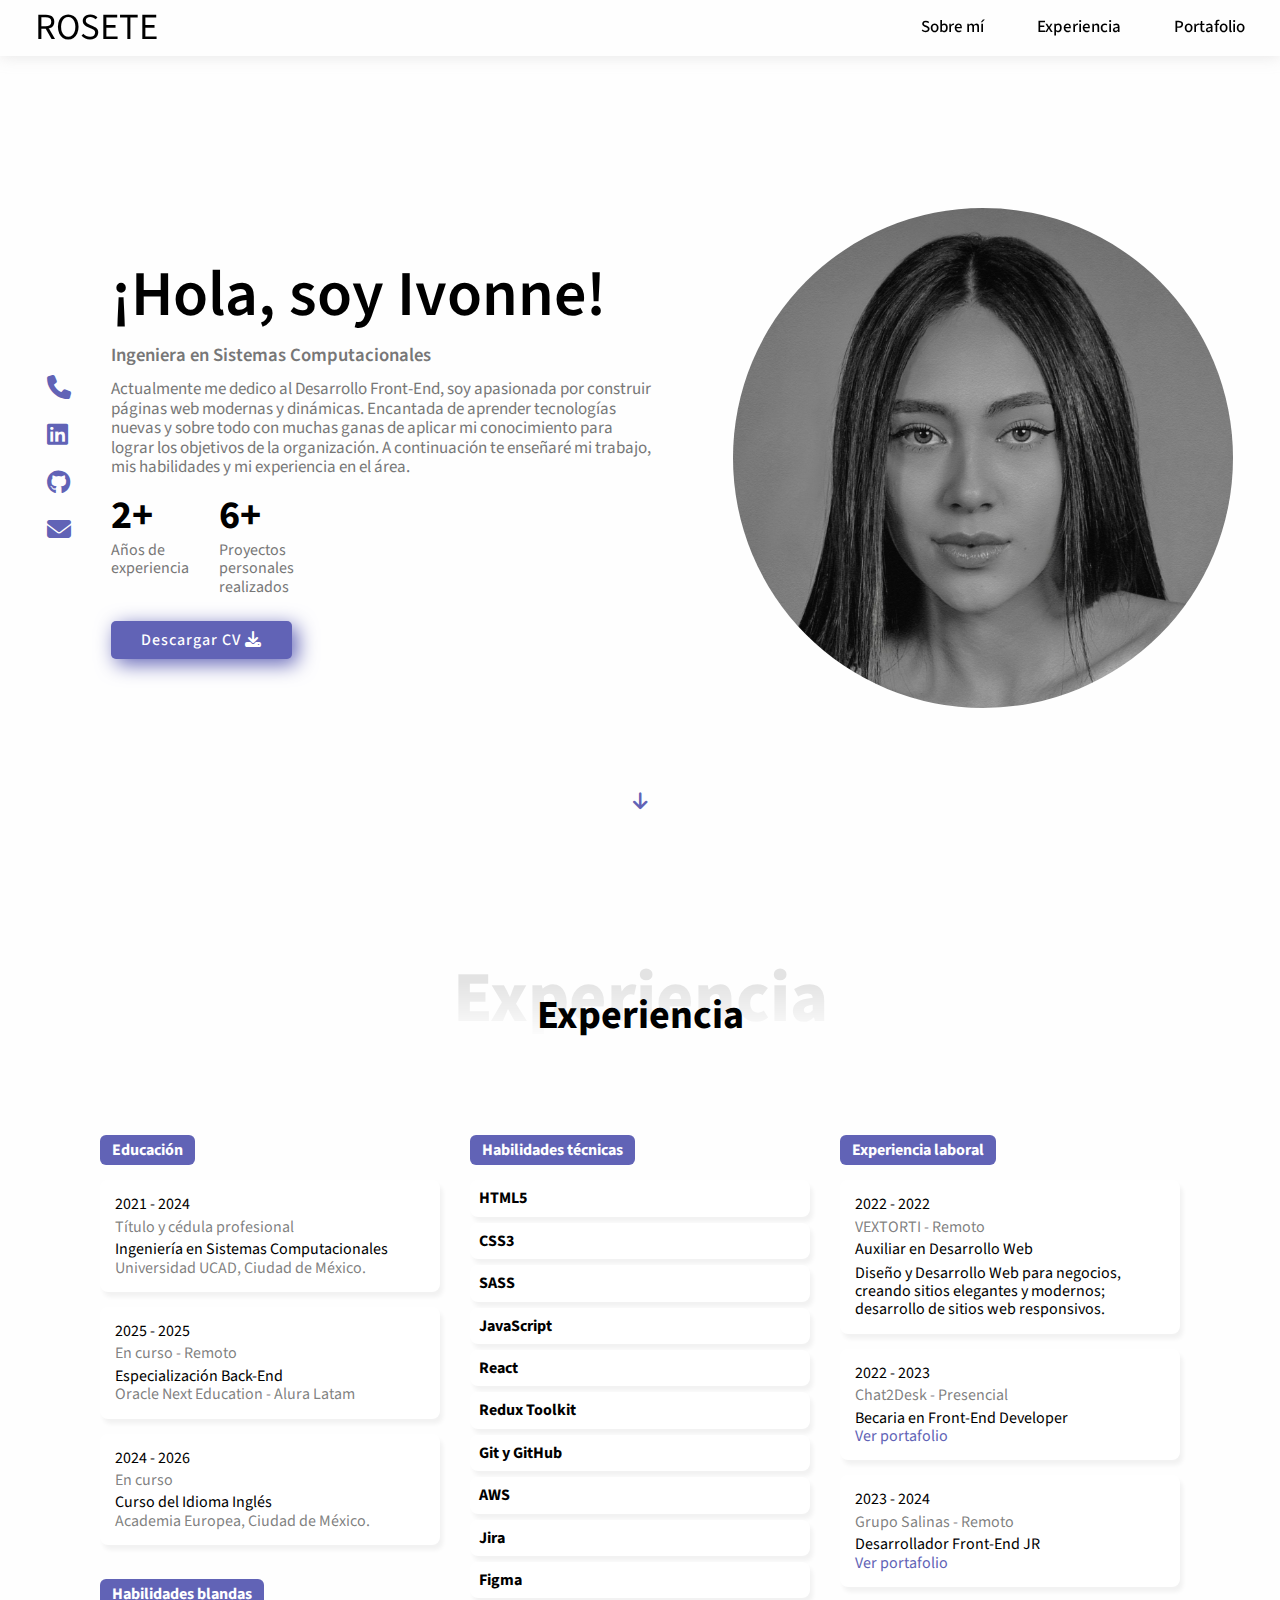
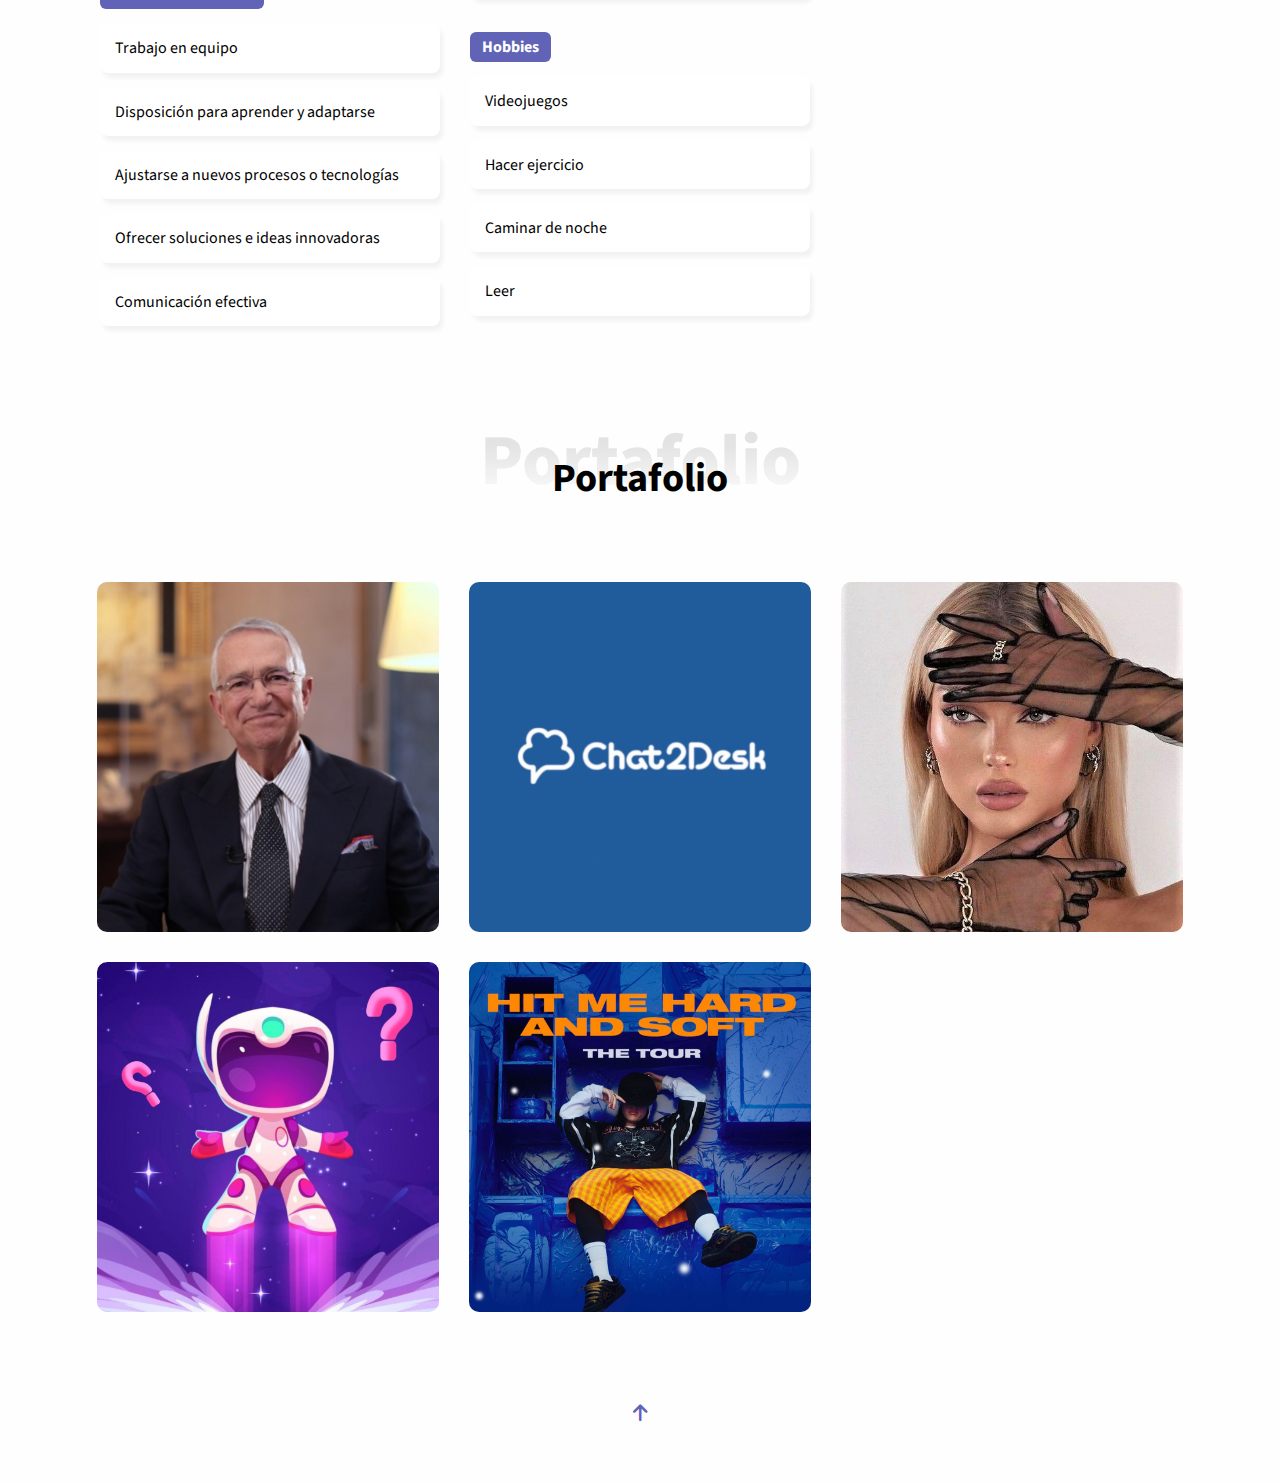
==== commit 0307e162: "Mejora en estilos" ====
--- a/public/index.html
+++ b/public/index.html
@@ -65,173 +65,99 @@
         <!-- <div class="content">
         <div class="skills-description"> -->
     </div>
-    <!-- Educación -->
-    <div class="skills-info education-all">
+  </section>
+
+      <div class="container-grid">   
+        <!-- Educación -->
         <div class="educacion">
           <h4><label>Educación</label></h4>
-            <ul class="edu-list">
-              <li class="item">
-                <span class="year">2021 - 2024</span>
-                <p>Título y cédula profesional</p>
-                <p><span>Ingeniería en Sistemas Computacionales</span> Universidad UCAD, Ciudad de México.</p>
-              </li>
-              <li class="item">
-                <span class="year">2025 - 2025</span>
-                <p>En curso - Remoto</p>
-                <p><span>Especialización Back-End</span><br> Oracle Next Education - Alura</p>
-              </li>
-                <li class="item">
-                <span class="year">2024 - 2026</span>
-                <p>En curso</p>
-                <p><span>Curso del Idioma Inglés</span><br>Academia Europea, Ciudad de México.</p>
-              </li>
-            </ul>
-
-            <!-- Hobbies -->
-            <div class="hobbies">
-              <h4><label>Hobbies</label></h4>
-              <ul class="edu-list">
-                <li class="item">Videojuegos</li>
-              </ul>
-              <ul class="edu-list">
-                <li class="item">Hacer ejercicio</li>
-              </ul>
-              <ul class="edu-list">
-                <li class="item">Caminar de noche</li>
-              </ul>
-              <ul class="edu-list">
-                <li class="item">Leer</li>
-              </ul>
-            </div>
-        </div>
-        
-        <!-- Habilidades -->
+          <ul class="edu-list">
+            <li class="item">
+              <span class="year">2021 - 2024</span>
+              <p style="color: rgba(76, 76, 76, 0.712); margin-bottom: 4px; margin-top: 4px;">Título y cédula profesional</p>
+              <p>Ingeniería en Sistemas Computacionales <br> <span style="color: rgba(76, 76, 76, 0.712);">Universidad UCAD, Ciudad de México.</span></p>
+            </li>
+            <li class="item">
+              <span class="year">2025 - 2025</span>
+              <p style="color: rgba(76, 76, 76, 0.712); margin-bottom: 4px; margin-top: 4px;">En curso - Remoto</p>
+              <p>Especialización Back-End <br> <span style="color: rgba(76, 76, 76, 0.712);"> Oracle Next Education - Alura Latam</span></p>
+            </li>
+            <li class="item">
+              <span class="year">2024 - 2026</span>
+              <p style="color: rgba(76, 76, 76, 0.712); margin-bottom: 4px; margin-top: 4px;">En curso</p>
+              <p>Curso del Idioma Inglés <br> <span style="color: rgba(76, 76, 76, 0.712);"> Academia Europea, Ciudad de México.</span></p>
+            </li>
+          </ul>
+        </div>
+    
+        <!-- Habilidades técnicas -->
         <div class="habilidades">
-          <h4><label>Habilidades</label></h4>
-            <lu class="bars">
-              <li class="bar">
-                  <div class="info">
-                    <span>HTML5</span>
-                    <!-- <span>100%</span> -->
-                  </div>
-                <div class="line html"></div>
-              </li>
-              <li class="bar">
-                  <div class="info">
-                    <span>CSS3</span>
-                    <!-- <span>100%</span> -->
-                  </div>
-                <div class="line css"></div>
-              </li>
-              <li class="bar">
-                <div class="info">
-                  <span>SASS</span>
-                  <!-- <span>100%</span> -->
-                </div>
-              <div class="line sass"></div>
-            </li>
-              <li class="bar">
-                  <div class="info">
-                    <span>JavaScript</span>
-                    <!-- <span>100%</span> -->
-                  </div>
-                <div class="line javascript"></div>
-              </li>
-              <li class="bar">
-                  <div class="info">
-                    <span>React</span>
-                    <!-- <span>100%</span> -->
-                  </div>
-                <div class="line react"></div>
-              </li>
-              <li class="bar">
-                  <div class="info">
-                    <span>Git y GitHub</span>
-                    <!-- <span>100%</span> -->
-                  </div>
-                <div class="line git"></div>
-              </li>
-              <li class="bar">
-                <div class="info">
-                  <span>Figma</span>
-                  <!-- <span>100%</span> -->
-                </div>
-              <div class="line aws"></div>
-            </li>
-            <li class="bar">
-              <div class="info">
-                <span>Jira</span>
-                <!-- <span>100%</span> -->
-              </div>
-            <div class="line jira"></div>
-          </li>
-          <li class="bar">
-            <div class="info">
-              <span>Firebase</span>
-              <!-- <span>100%</span> -->
-            </div>
-          <div class="line jira"></div>
-        </li>
-        <li class="bar">
-          <div class="info">
-            <span>AWS</span>
-            <!-- <span>100%</span> -->
-          </div>
-        <div class="line aws"></div>
-      </li>
-           </lu>
-        </div>
-
-      <!-- Experiencia laboral -->
+          <h4><label>Habilidades técnicas</label></h4>
+          <ul class="bars">
+            <li class="bar"><div class="info"><span>HTML5</span></div><div class="line html"></div></li>
+            <li class="bar"><div class="info"><span>CSS3</span></div><div class="line css"></div></li>
+            <li class="bar"><div class="info"><span>SASS</span></div><div class="line sass"></div></li>
+            <li class="bar"><div class="info"><span>JavaScript</span></div><div class="line javascript"></div></li>
+            <li class="bar"><div class="info"><span>React</span></div><div class="line react"></div></li>
+            <li class="bar"><div class="info"><span>Redux Toolkit</span></div><div class="line git"></div></li>
+            <li class="bar"><div class="info"><span>Git y GitHub</span></div><div class="line figma"></div></li>
+            <li class="bar"><div class="info"><span>AWS</span></div><div class="line aws"></div></li>
+            <li class="bar"><div class="info"><span>Jira</span></div><div class="line jira"></div></li>
+            <li class="bar"><div class="info"><span>Figma</span></div><div class="line firebase"></div></li>
+          </ul>
+        </div>
+    
+        <!-- Experiencia laboral -->
         <div class="laboral">
           <h4><label>Experiencia laboral</label></h4>
           <ul class="edu-list">
-            <li class="item">             
-              <span class="year">2022-2022</span>
-              <p>VEXTORTI - Remoto</p>   
-              <p><span>Auxiliar en Desarrollo Web</span></p>                  
+            <li class="item">
+              <span class="year">2022 - 2022</span>
+              <p style="color: rgba(76, 76, 76, 0.712); margin-bottom: 4px; margin-top: 4px;">VEXTORTI - Remoto</p>
+              <p style="margin-bottom: 5px;">Auxiliar en Desarrollo Web</p>
               <p>Diseño y Desarrollo Web para negocios, creando sitios elegantes y modernos; desarrollo de sitios web responsivos.</p>
             </li>
-          </ul>
-            <ul class="edu-list">
-              <li class="item">
-                <span class="year">2022-2023</span>
-                <p>Chat2Desk - Presencial</p>
-                <p><span>Becaria en Front-End Developer</span></p>  
-                <a style="color: #6163b6;" href="#portfolio">Ver portafolio</a>            
-              </li>
-            </ul>
-            <ul class="edu-list">
-              <li class="item">
-                <span class="year">2023-2024</span>
-                <p>Grupo Salinas - Remoto</p>
-                <p><span>Desarrollador Front-End JR</span></p>  
-                <a style="color: #6163b6;" href="#portfolio">Ver portafolio</a>            
-              </li>
-            </ul>
-            <!-- Habilidades blandas -->
-            <div class="blandas">
-            <h4><label>Habilidades blandas</label></h4>
-            <ul class="edu-list">
-              <li class="item">Trabajo en equipo</li>
-            </ul>
-            <ul class="edu-list">
-              <li class="item">Disposición para aprender y adaptarse</li>
-            </ul>
-            <ul class="edu-list">
-              <li class="item">Ajustarse a nuevos procesos o tecnologías</li>
-            </ul>
-            <ul class="edu-list">
-              <li class="item">Ofrecer soluciones e ideas innovadoras</li>
-            </ul>
-            <ul class="edu-list">
-              <li class="item">Comunicación efectiva</li>
-            </ul>
-            </div>
-        </div>
-    </div>
-  </div>
-</section>
+            <li class="item">
+              <span class="year">2022 - 2023</span>
+              <p style="color: rgba(76, 76, 76, 0.712); margin-bottom: 4px; margin-top: 4px;">Chat2Desk - Presencial</p>
+              <p>Becaria en Front-End Developer</p>
+              <a style="color: #6163b6;" href="#portfolio">Ver portafolio</a>
+            </li>
+            <li class="item">
+              <span class="year">2023 - 2024</span>
+              <p style="color: rgba(76, 76, 76, 0.712); margin-bottom: 4px; margin-top: 4px;">Grupo Salinas - Remoto</p>
+              <p>Desarrollador Front-End JR</p>
+              <a style="color: #6163b6;" href="#portfolio">Ver portafolio</a>
+            </li>
+          </ul>
+        </div>
+    
+        <!-- Habilidades blandas -->
+        <div style="margin-top: -53px;" class="blandas">
+          <h4><label>Habilidades blandas</label></h4>
+          <ul class="edu-list">
+            <li class="item">Trabajo en equipo</li>
+            <li class="item">Disposición para aprender y adaptarse</li>
+            <li class="item">Ajustarse a nuevos procesos o tecnologías</li>
+            <li class="item">Ofrecer soluciones e ideas innovadoras</li>
+            <li class="item">Comunicación efectiva</li>
+          </ul>
+        </div>
+    
+        <!-- Hobbies -->
+        <div class="hobbies">
+          <h4><label>Hobbies</label></h4>
+          <ul class="edu-list">
+            <li class="item">Videojuegos</li>
+            <li class="item">Hacer ejercicio</li>
+            <li class="item">Caminar de noche</li>
+            <li class="item">Leer</li>
+          </ul>
+        </div>
+    
+      </div>
+    </section>
+    
 
 <!-- = Portafolio = -->
   <section class="portfolio section" id="portfolio">
@@ -247,7 +173,7 @@
           <h3>Grupo Salinas</h3>
           <span>Blog de Ricardo Salinas</span>
         </div>
-          <img src="img/richy.jpeg" alt="">
+          <img src="img/ricardo.jpeg" alt="">
         </div>
         <div class="porfolio-model flex-center">
         <div class="portfolio-model-body">
@@ -344,34 +270,7 @@
           </div>
         </div>
       </div>
-  <!-- <div class="img-card-container">
-      <div class="img-card">
-        <div class="overlay"></div>
-          <div class="info">
-            <h3>DOGYCAT</h3>
-            <span>La salud de tus peludos es primero</span>
-          </div>
-            <img src="img/cats.jpeg" alt="">
-          </div>
-          <div class="porfolio-model flex-center">
-          <div class="portfolio-model-body">
-            <i class="fas fa-times portfolio-close-btn"></i>
-            <h3>DOGYCAT</h3>
-            <img src="img/masc.jpeg" alt="">
-            <p>Esta página la diseñe especialmente para un familiar.</p>
-            <div class="botones-modal">              
-              <div class="tooltip-container">
-              <button class="btn-visitar"><a href="#"><i style="color: aliceblue;" class="fas fa-arrow-right"></i></a></button>
-              <span class="tooltip-text">Visitar página web</span>
-              </div>              
-              <div class="tooltip-container">
-              <button class="btn-github"><a href="#"><i style="color: aliceblue;" class="fab fa-github"></i></a></button>
-              <span class="tooltip-text">Visitar GitHub</span>
-              </div>            
-            </div>
-          </div>
-        </div>
-      </div> -->
+      
   <div class="img-card-container">
       <div class="img-card">
         <div class="overlay"></div>
--- a/public/style.css
+++ b/public/style.css
@@ -120,6 +120,7 @@
     color: var(--second-color);
 }
 
+
 @media (max-width: 768px) {
 
     .nav-bar {
@@ -275,8 +276,6 @@
     }
 }
 
-
-/* 🟠 Tablets (máximo 1024px) */
 @media (max-width: 1024px) {
     .home .home-container {
         flex-direction: column;
@@ -285,7 +284,7 @@
     }
 
     .home-container .about-img {
-        order: -1; /* Mueve la imagen al inicio */
+        order: -1; 
     }
 
     .home-container .info {
@@ -294,25 +293,23 @@
     }
 
     .home-container .about-img img {
-        width: 350px !important;  /* Tamaño fijo más pequeño */
-        height: auto !important;  /* Mantiene la proporción */
-        max-width: 100% !important;  /* Evita que sea más grande que su contenedor */
-        min-width: unset !important;  /* Elimina el min-width que la hacía grande */
-        object-fit: cover !important; /* Mantiene la calidad */
+        width: 350px !important;  
+        height: auto !important; 
+        max-width: 100% !important;  
+        min-width: unset !important;  
+        object-fit: cover !important; 
         display: block;
 
     }
 
-    /* Años de experiencia en una sola fila */
     .home-container .profesional-list {
         flex-direction: row !important;
         justify-content: center;
         gap: 30px;
     }
 
-    /* Redes sociales antes del botón del CV */
     .home-container .media-icons {
-        order: 1; /* Mueve las redes sociales antes del botón */
+        order: 1;
         flex-direction: row !important;
         justify-content: center;
         gap: 15px;
@@ -321,7 +318,6 @@
     }
 }
 
-/* 🔵 Móviles (máximo 768px) */
 @media (max-width: 768px) {
     .home .home-container {
         flex-direction: column;
@@ -330,36 +326,35 @@
         gap: 20px;
     }
 
-    /* Mover la foto al inicio */
     .home-container .about-img {
         order: -1;
     }
 
     .home-container .about-img img {
-        width: 280px !important;  /* Tamaño fijo más pequeño */
-        height: auto !important;  /* Mantiene la proporción */
-        max-width: 100% !important;  /* Evita que sea más grande que su contenedor */
-        min-width: unset !important;  /* Elimina el min-width que la hacía grande */
-        object-fit: cover !important; /* Mantiene la calidad */
+        width: 280px !important; 
+        height: auto !important; 
+        max-width: 100% !important;  
+        min-width: unset !important;  
+        object-fit: cover !important; 
         display: block;
         margin-top: 50px;
     }
 
     .home-container .info {
-        max-width: 100% !important; /* Evita que el texto sea demasiado ancho */
+        max-width: 100% !important; 
         text-align: center !important;
         margin: 0 auto !important;
     }
 
     .home-container .info p {
-        max-width: 100% !important; /* Reduce el ancho de los párrafos para mejor legibilidad */
+        max-width: 100% !important; 
         text-align: center !important;
         margin: 0 auto !important;
-        line-height: 1.5; /* Mejora la separación entre líneas */
+        line-height: 1.5; 
     }
 
     .home-container .info h2 {
-        font-size: 2.3rem !important; /* Ajuste para que no se vea demasiado grande */
+        font-size: 2.3rem !important; 
         text-align: center !important;
     }
 
@@ -374,16 +369,14 @@
         color: #000000 !important;
     }
 
-    /* Años de experiencia en una sola fila */
     .home-container .profesional-list {
         flex-direction: row !important;
         justify-content: center;
         gap: 15px;
     }
 
-    /* Redes sociales antes del botón del CV y en horizontal */
     .home-container .media-icons {
-        order: 1; /* Mueve las redes sociales antes del botón */
+        order: 1; 
         flex-direction: row !important;
         justify-content: center;
         gap: 15px;
@@ -391,7 +384,6 @@
         margin: 0 auto !important;
     }
 
-    /* Ajuste del botón */
     .btn {
         font-size: 1em;
         padding: 8px 20px;
@@ -404,22 +396,6 @@
     justify-content: center;
     align-items: center;
 } 
-
-.section {
-    position: relative;
-    width: 1150px;
-    margin-left: auto;
-    margin-right: auto;
-    padding: 6rem 2rem 2rem;
-}
-
-.sub-section {
-    position: relative;
-    width: 1150px;
-    margin-left: auto;
-    margin-right: auto;
-    padding: 6rem 0;
-}
 
 .section-title-01 {
     font-size: 4.5em;
@@ -440,145 +416,80 @@
 .container {
     position: relative;
     flex-direction: column;
-    margin-top: -85px;
-}
-
-/* Experiencia laboral */
-.skills-info {
-    max-width: 100%;
-    display: grid;
-    grid-template-columns: repeat(auto-fill, minmax(300px, 1fr));
-    gap: 20px;
-    margin: 0 auto;
-}
-
-.skills-info h4 {
-    margin-bottom: 20px;
-}
-
-.skills-info p {
-    margin-bottom: 5px;
-    margin-top: 5px;
-}
-
-.skills-info h4 label {
-    background: var(--second-color);
-    color: #fff;
-    font-size: var(--normal-font-size);
-    font-weight: 400;
-    padding: 5px 15px;
-    border-radius: 5px;
-}
-
-/* Educación */
-.hobbies {
-    margin-top: 20px;
-}
-
-.blandas {
-    margin-top: 20px;
+}
+
+/* Experiencia */
+.container-grid {
+  display: grid;
+  grid-template-columns: repeat(3, 1fr);
+  gap: 30px;
+  align-items: start;
+  margin-top: 1rem;
+  padding: 0 100px;
+}
+
+/* Estilo para títulos */
+.container-grid h4 label {
+  background-color: #6163b6;
+  color: white;
+  padding: 6px 12px;
+  border-radius: 6px;
+  display: inline-block;
+  margin-bottom: 15px;
 }
 
 .edu-list .item {
-    background: var(--card-bg-color);
-    box-shadow: 3px 3px 15px 2px rgba(185, 181, 181, 0.42);
-    border-bottom: 3px solid var(--second-color);
-    padding: 20px;
-    margin-top: 15px;
-    border-radius: 6px;
-    transition: .3s ease;
-}
-
-.edu-list .item .year {
-    font-size: var(--small-font-size);
-    margin-bottom: 5px;
-}
-
-.edu-list .item p {
-    color: var(--third-color);
-    font-size: var(--small-font-size);
-}
-
-.edu-list .item p span {
-    color: var(--first-color);
-    font-size: var(--normal-font-size);
-    font-weight: 500;
-}
-
-/* Habilidades */
+    background-color: #ffffff;
+    padding: 15px;
+    margin-bottom: 15px;
+    border-radius: 8px;
+    box-shadow: 3px 5px 4px rgba(0, 0, 0, 0.05);
+  }
+
+/* Lista de barras de habilidades */
+.bars {
+  display: grid;
+  grid-template-columns: 1fr;
+  gap: 5px;
+  list-style: none;
+}
+
 .bar {
-    background: var(--card-bg-color);
-    box-shadow: 3px 3px 15px 2px rgba(185, 181, 181, 0.42);
-    margin-bottom: 10px;
-    padding: 20px;
-    border-radius: 6px;
-    transition: .3s ease;
-    border-bottom: 3px solid var(--second-color);
-}
-
-.bar .info {
-    display: flex;
-    justify-content: space-between;
-    align-items: center;
-    font-size: var(--small-font-size);
-}
-
-.bar .html:before {
-    width: 100%;
-}
-
-.bar .css:before {
-    width: 100%;
-}
-
-.bar .sass:before {
-    width: 100%;
-}
-
-.bar .javascript:before {
-    width: 100%;
-}
-
-.bar .react:before {
-    width: 100%;
-}
-
-.bar .sql:before {
-    width: 100%;
-}
-
-.bar .aws:before {
-    width: 100%;
-}
-
-
-/* 🔵 Estilos Responsivos para Móviles (máximo 768px) */
-@media (max-width: 768px) {
-   .skills {
-    display: block !important;
-        width: 90% !important; /* Asegura que no sean demasiado anchas */
-        max-width: 400px !important;
-        margin: 0 auto !important; /* Centra cada caja */
-        padding: 20px !important;
-        text-align: left !important; /* Mantiene el contenido alineado a la izquierda */
-   }
-
-   .flex-center {
-    margin-top: 100px;
-   }
-
-   .flex-center h1 {
-    font-size: 65px;
-   }
-
-}
-
-
-
-
+    background-color: #ffffff;
+    padding: 9px;
+    margin-bottom: 1px;
+    border-radius: 8px;
+    box-shadow: 3px 5px 4px rgba(0, 0, 0, 0.05);
+}
+
+.bar .info span {
+  font-weight: bold;
+}
+
+/* Responsividad */
+@media screen and (max-width: 900px) {
+  .container-grid {
+    grid-template-columns: repeat(2, 1fr);
+  }
+}
+
+@media screen and (max-width: 600px) {
+  .container-grid {
+    grid-template-columns: 1fr;
+  }
+}
 
 /* = Portfolio = */
-.portfolio .container .content {
+ /* Width Potafolio */
+ .portfolio {
+    position: relative;
+    width: 1150px;
+    margin-left: auto;
+    margin-right: auto;
+    padding: 2rem 2rem 2rem;
+}
+
+.container .content {
     width: 100%;
 }
 
@@ -586,14 +497,14 @@
     display: grid;
     grid-template-columns: repeat(auto-fill, minmax(300px, 1fr));
     max-width: 100%;
-    gap: 35px;
+    gap: 30px;
     margin: 0 auto;
 }
 
 .portfolio-list .img-card {
     position: relative;
     max-width: 100%;
-    height: 360px;
+    height: 350px;
     border-radius: 10px;
     box-shadow: var(--box-shadow);
     overflow: hidden;
@@ -660,6 +571,17 @@
 .porfolio-model.active {
     visibility: visible;
     opacity: 1;
+}
+
+@media (max-width: 768px) {
+    .portfolio {
+     display: block !important;
+         width: 90% !important;
+         max-width: 400px !important;
+         margin: 0 auto !important;
+         padding: 20px !important;
+         text-align: left !important;
+    }
 }
 
 /* Contenido del modal  */
@@ -750,140 +672,6 @@
     cursor: pointer;
     font-size: 16px;
   }
-  
-
-/* = Get-in-touch = */
-/* .get-in-touch {
-    margin-top: 70px;
-}
-
-.get-in-touch .container .content {
-    width: 100%;
-}
-
-.get-in-touch .contact-card {
-    position: relative;
-    width: 90%;
-    background: var(--card-bg-color);
-    box-shadow: 3px 3px 20px 2px rgba(185, 181, 181, 0.335);
-    padding: 50px;
-    border-radius: 10px;
-    column-gap: 50px;
-}
-
-.contact-card .title {
-    text-transform: uppercase;
-    line-height: 60px;
-}
-
-.contact-card .title h4 {
-    font-size: 1.2em;
-    font-weight: 300;
-    line-height: 25px;
-}
-
-.contact-card .title h3 {
-    font-size: 2.3em;
-    font-weight: 400;
-}
-
-.contact-card .title h2 {
-    font-size: 4.2em;
-    font-weight: 700;
-    background: linear-gradient(to top, transparent 0%, var(--first-color) 35%);
-    -webkit-background-clip: text;
-    -webkit-text-fill-color: transparent;
-    opacity: .9;
-} */
-
-/* = Contáctame = */
-/* .contact .container .content {
-    display: flex;
-    justify-content: space-between;
-    width: 100%;
-}
-
-.contact-left h2 {
-    font-size: 1.5em;
-    font-weight: 800;
-    margin-bottom: 40px;
-}
-
-.contact-list li {
-    margin-bottom: 40px;
-}
-
-.contact-list li h3 {
-    font-size: 1.3em;
-    font-weight: 600;
-    margin-bottom: 10px;
-}
-
-.contact-list li h3 i {
-    color: var(--second-color); 
-    font-size: 1.3em;
-    margin-right: 10px;
-}
-
-.contact-list li span {
-    color: var(--third-color);
-    margin-left: 40px;
-}
-
-.contact-list li span a {
-    color: var(--third-color); 
-}
-
-.contact-right p {
-    color: var(--third-color); 
-    font-size: 1.6em;
-    margin-bottom: 30px;
-}
-
-.contact-right p span {
-    color: var(--first-color); 
-    font-weight: 700;
-}
-
-.contact-form input, .contact-form textarea {
-    border: none;
-    color: var(--first-color); 
-    background: #dedddd72;
-    font-size: var(--normal-font-size);
-    margin-bottom: 20px;
-    padding: 15px 40px 40px 20px;
-    border-radius: 5px; 
-}
-
-.contact-form textarea {
-    width: 100%;
-    resize: none;
-}
-
-::placeholder {
-    color: var(--first-color);
-}
-
-.contact-form .first-row input {
-    width: 100%;
-}
-
-.contact-form .second-row {
-    display: flex;
-    justify-content: space-between;
-}
-
-.contact-form .second-row input {
-    width: 48%;
-}
-
-.contact-form .btn {
-    border: none;
-    margin-top: 0;
-    border-radius: 5px;
-    cursor: pointer;
-} */
-
 
 /* = Scroll footer = */
 footer .scroll-down {
@@ -910,8 +698,3 @@
         transform: translateY(10px);
     }
 }
-
-/* = Media query max-width 1070px = */
- @media screen and (max-width: 1070px){
-
-} 
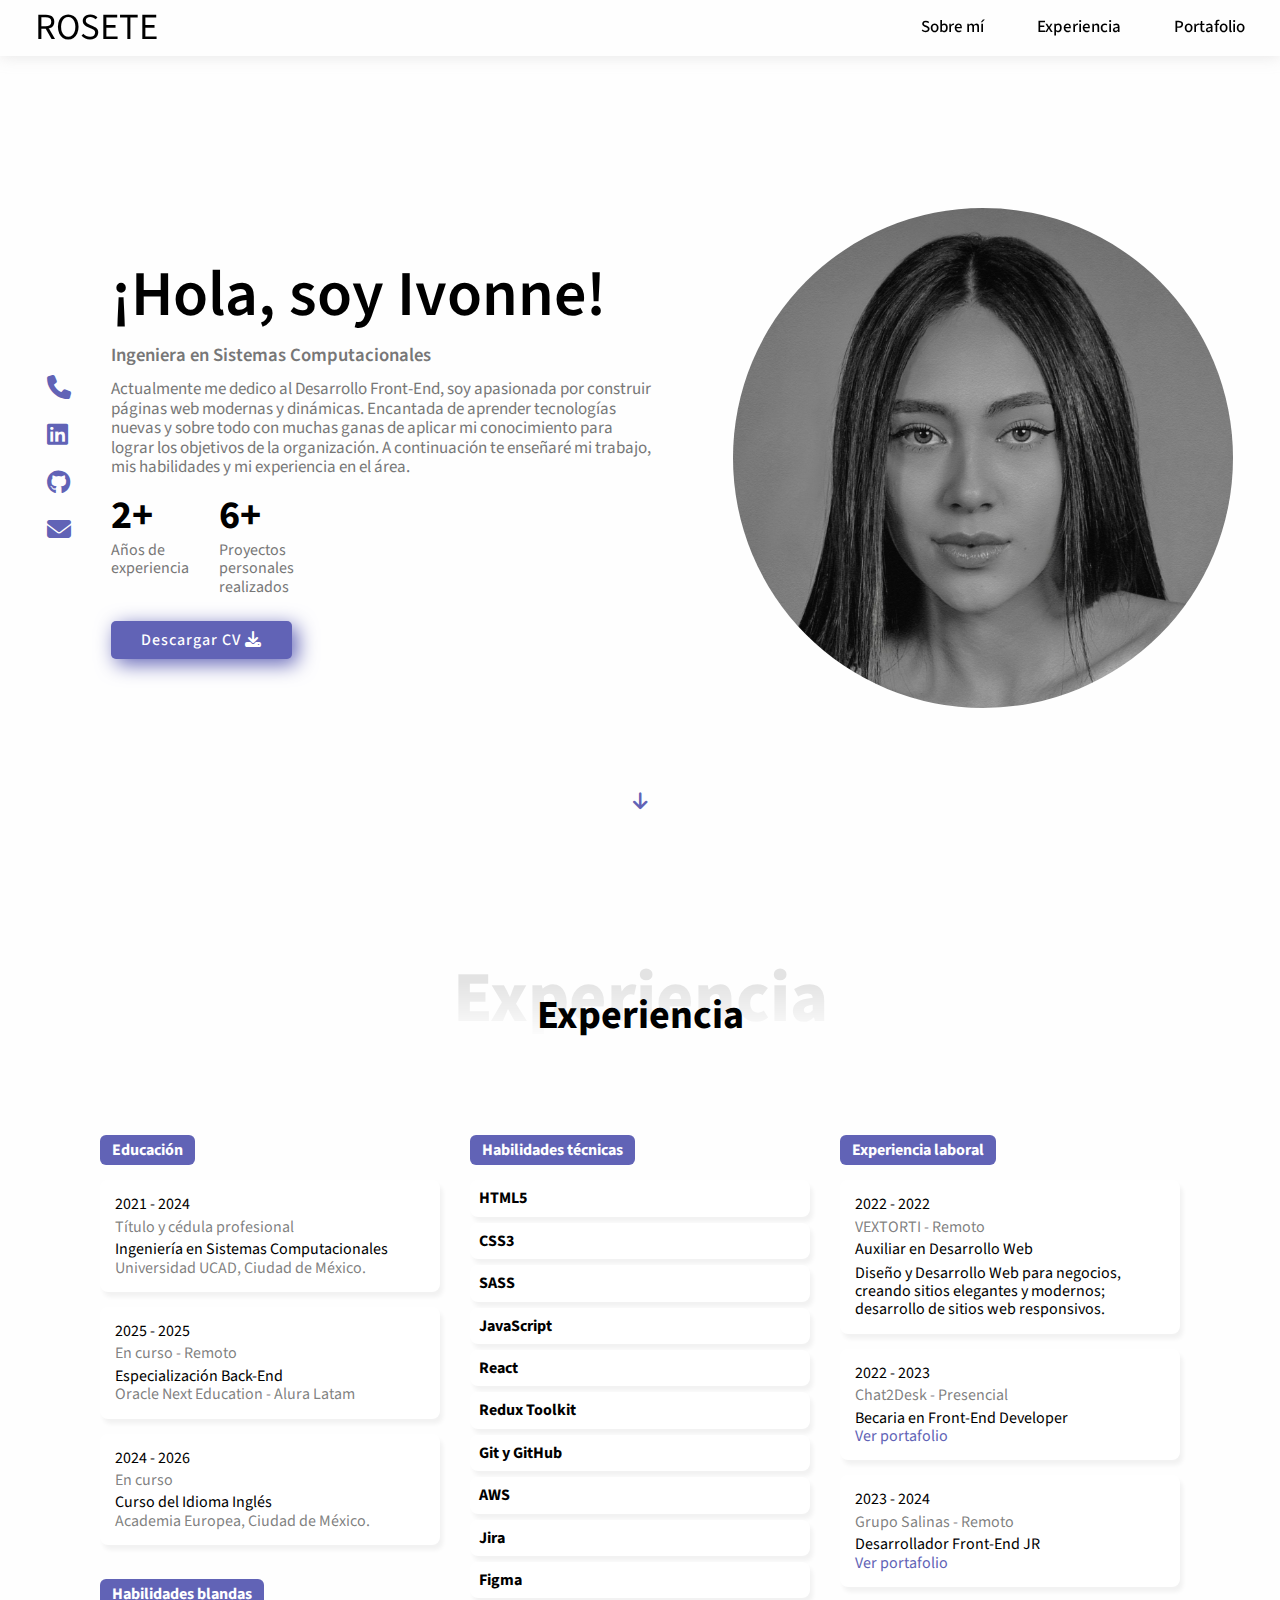
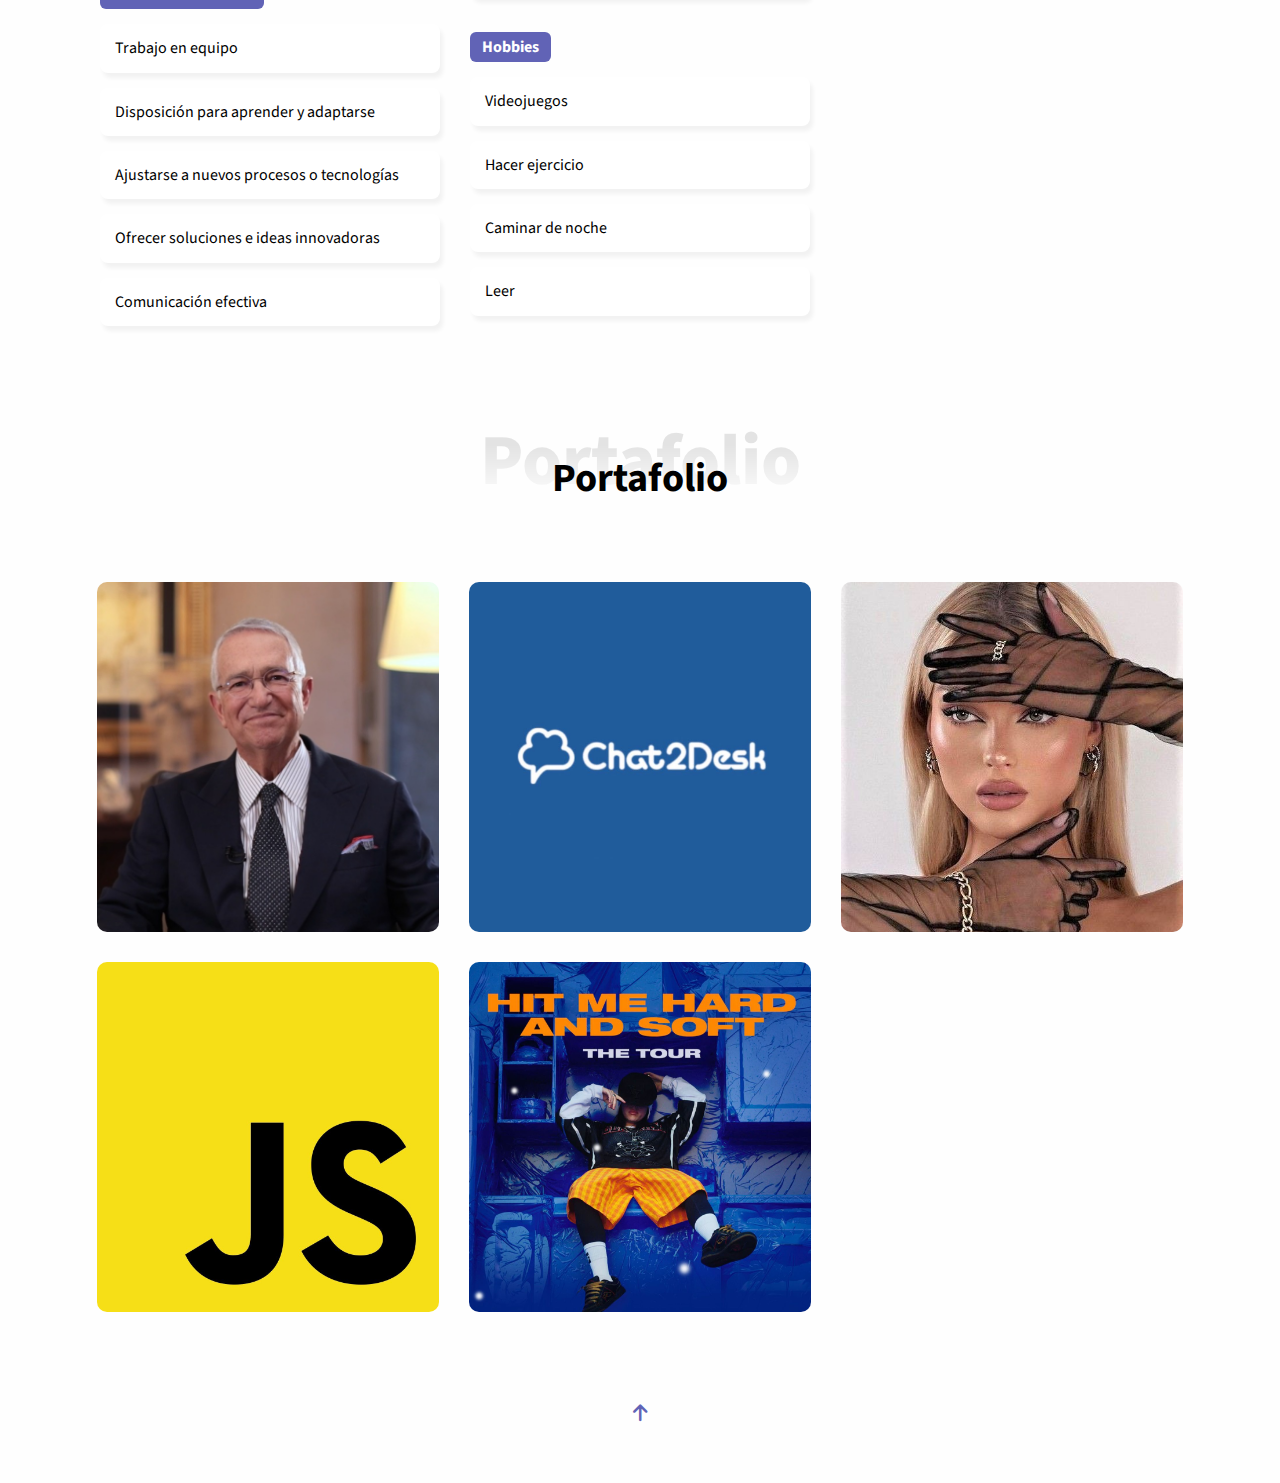
==== commit 14052201: "Nuevos cambios" ====
--- a/public/index.html
+++ b/public/index.html
@@ -47,7 +47,7 @@
                   <span>Proyectos<br>personales<br>realizados</span>
               </li>
           </ul>
-            <a href="CvIvonneR.pdf" download="CvIvonneR.pdf" class="btn">Descargar CV <i class="fas fa-download"></i></a>
+            <a href="Currículum.pdf" download="Currículum.pdf" class="btn">Descargar CV <i class="fas fa-download"></i></a>
           </div>
            <div class="about-img">
                 <img src="img/sobremi.jpeg" alt="">
@@ -226,18 +226,20 @@
           <div class="porfolio-model flex-center">
           <div class="portfolio-model-body">
             <i class="fas fa-times portfolio-close-btn"></i>
-            <h3>Moda a tu estilo</h3>
-            <img src="img/rosetemx.jpeg" alt="">
-            <p>Esta página ha sido desarrollada con el propósito de demostrar mis conocimientos en las tecnologías HTML, CSS y JavaScript, incorporando diseños originales creados por mí misma, con el objetivo de destacar mis habilidades creativas.</p>
-            <div class="botones-modal">              
-              <!-- <div class="tooltip-container">
-              <button class="btn-visitar"><a href=""><i style="color: aliceblue;" class="fas fa-arrow-right"></i></a></button>
+            <h3>MODA A TU ESTILO</h3>
+            <img src="img/portada.jpeg" alt="">
+            <p>Esta página ha sido desarrollada con el propósito de demostrar mis conocimientos en las tecnologías HTML y CSS, incorporando diseños originales creados por mí misma, con el objetivo de destacar mis habilidades creativas.</p>
+            <div class="botones-modal">  
+
+              <div class="tooltip-container">
+              <button class="btn-visitar"><a href="https://tienda-rosete.web.app/"><i style="color: aliceblue;" class="fas fa-arrow-right"></i></a></button>
               <span class="tooltip-text">Visitar página web</span>
-              </div>               -->
+              </div>       
               <div class="tooltip-container">
               <button class="btn-github"><a href="https://github.com/ivonnerosetea/Tienda-Rosete"><i style="color: aliceblue;" class="fab fa-github"></i></a></button>
               <span class="tooltip-text">Visitar GitHub</span>
-              </div>            
+              </div>        
+
             </div>
           </div>
         </div>
@@ -249,19 +251,15 @@
             <h3>Lógica en JavaScript</h3>
             <span>Mini juego de adivinanza</span>
           </div>
-            <img src="img/juego.jpeg" alt="">
+            <img src="img/javascript.jpeg" alt="">
           </div>
           <div class="porfolio-model flex-center">
           <div class="portfolio-model-body">
             <i class="fas fa-times portfolio-close-btn"></i>
             <h3>Lógica de programación</h3>
             <img src="img/logica.jpeg" alt="">
-            <p>Este pequeño juego lo diseñé para practicar mi Lógica de Programación con JavaScript, con el tiempo le hago mejoras y agrego nuevos desafíos, con el objetivo de aplicarla en otros lenguajes de programación en el futuro.</p>
+            <p>Estos pequeños proyectos los diseñé para practicar mi Lógica de Programación con JavaScript, con el tiempo les hago mejoras y agrego nuevos desafíos, con el objetivo de aplicar esa lógica en otros lenguajes de programación en el futuro.</p>
             <div class="botones-modal">              
-              <div class="tooltip-container">
-              <button class="btn-visitar"><a href="#"><i style="color: aliceblue;" class="fas fa-arrow-right"></i></a></button>
-              <span class="tooltip-text">Visitar página web</span>
-              </div>              
               <div class="tooltip-container">
               <button class="btn-github"><a href="#"><i style="color: aliceblue;" class="fab fa-github"></i></a></button>
               <span class="tooltip-text">Visitar GitHub</span>
--- a/public/style.css
+++ b/public/style.css
@@ -470,6 +470,10 @@
 @media screen and (max-width: 900px) {
   .container-grid {
     grid-template-columns: repeat(2, 1fr);
+    padding: 0 60px;
+  }
+  .blandas {
+    margin-top: auto !important;
   }
 }
 
